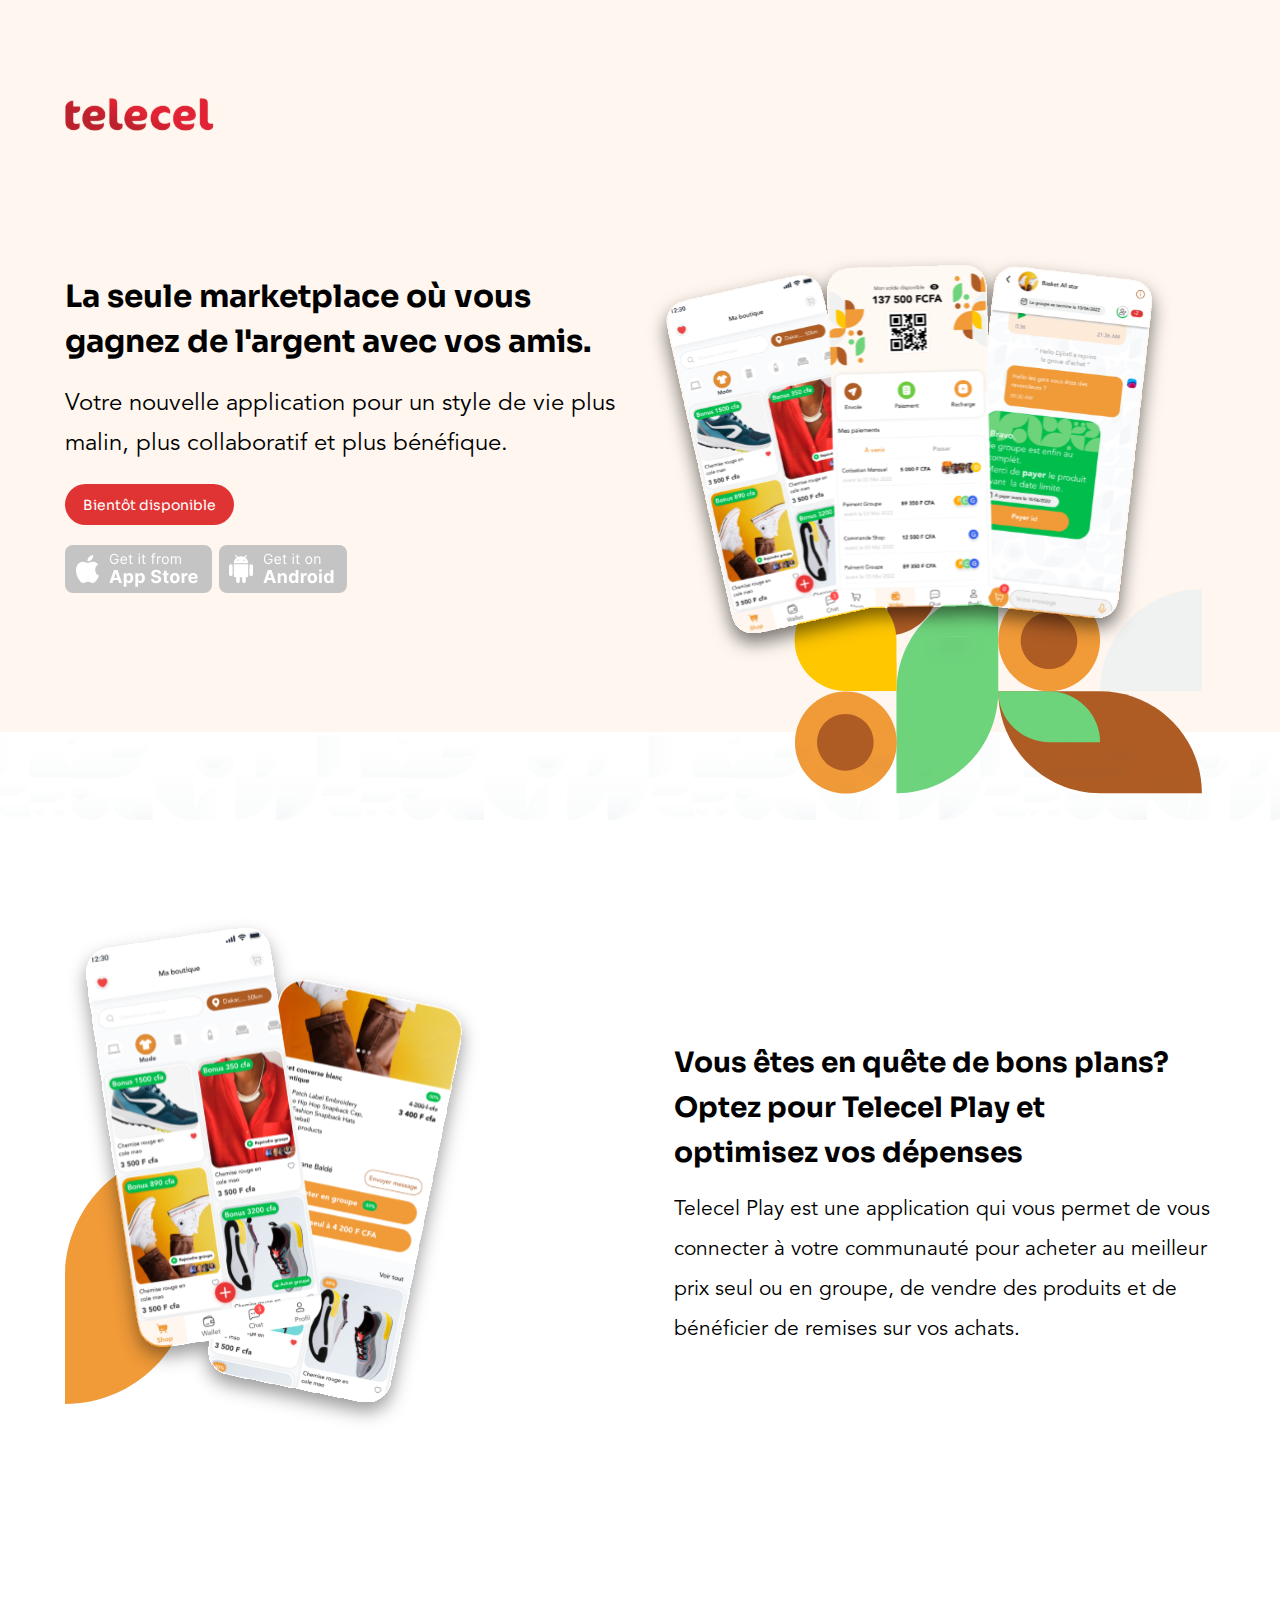
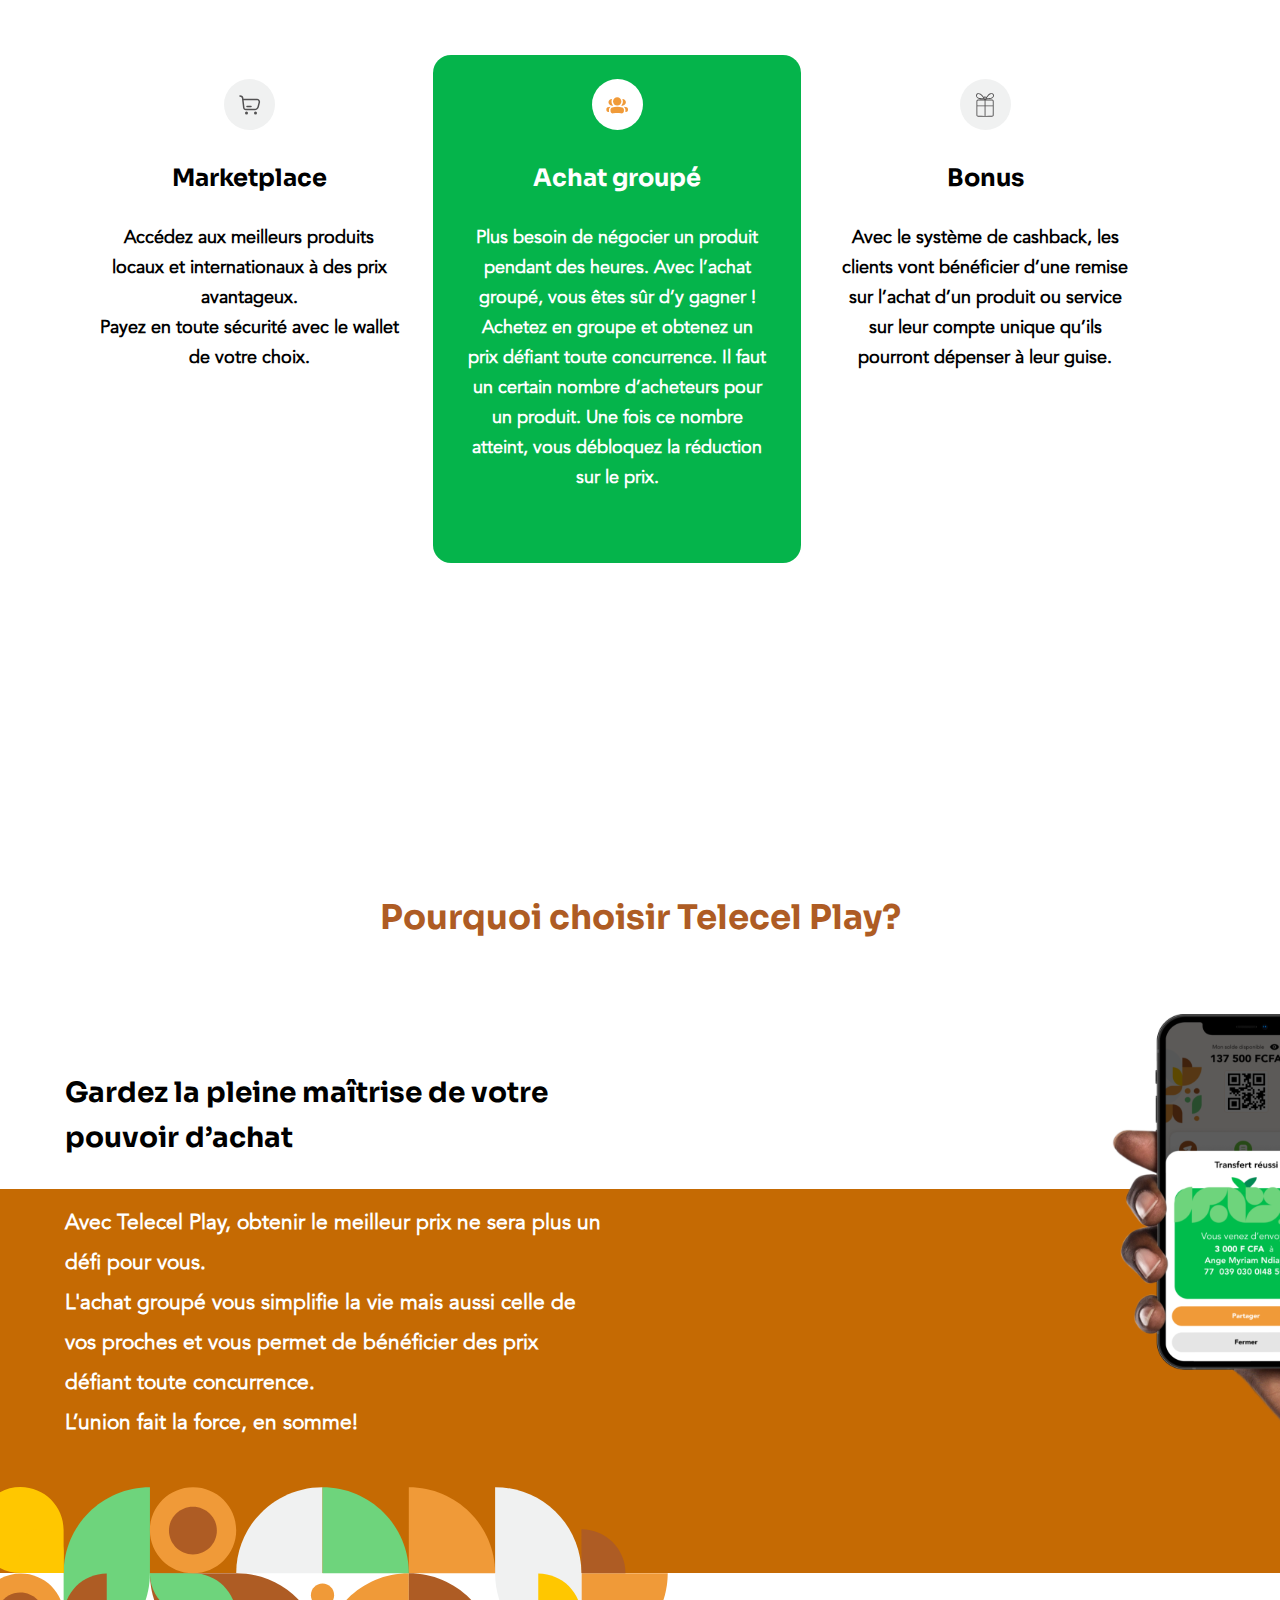
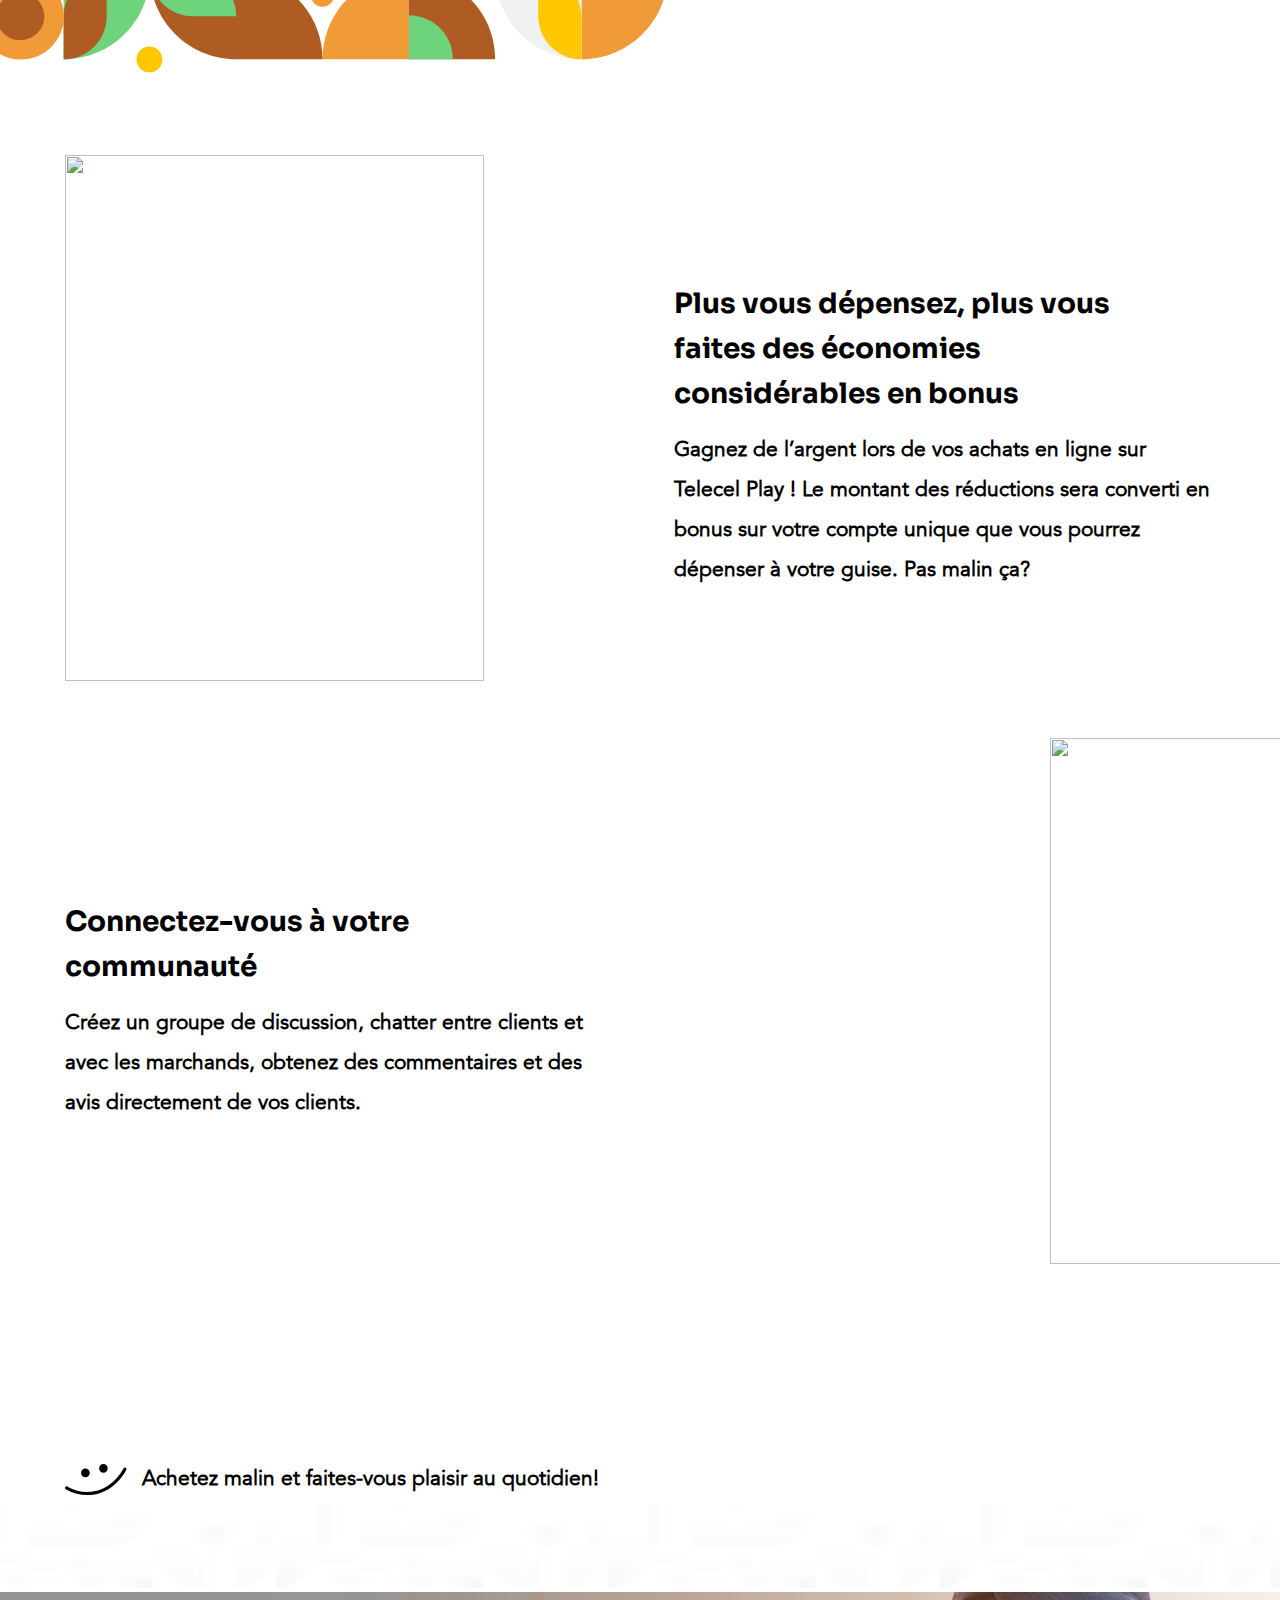
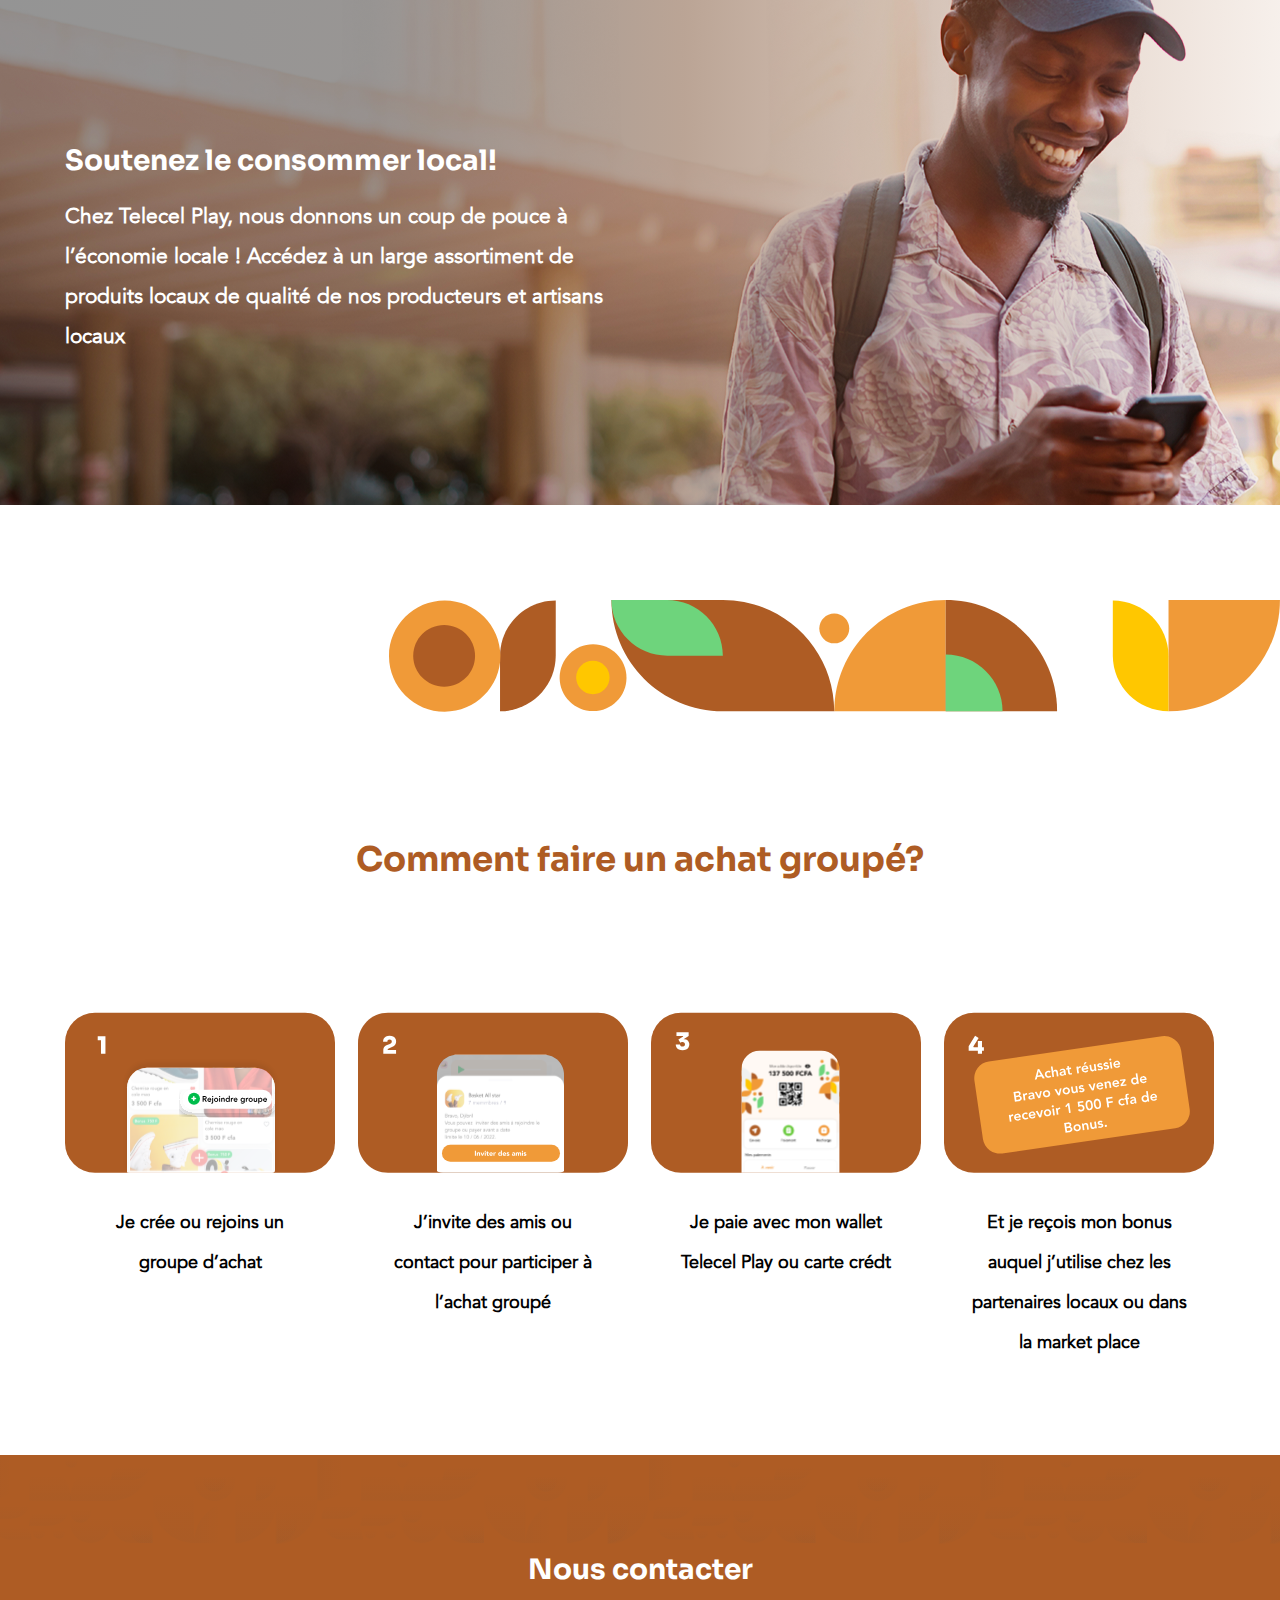
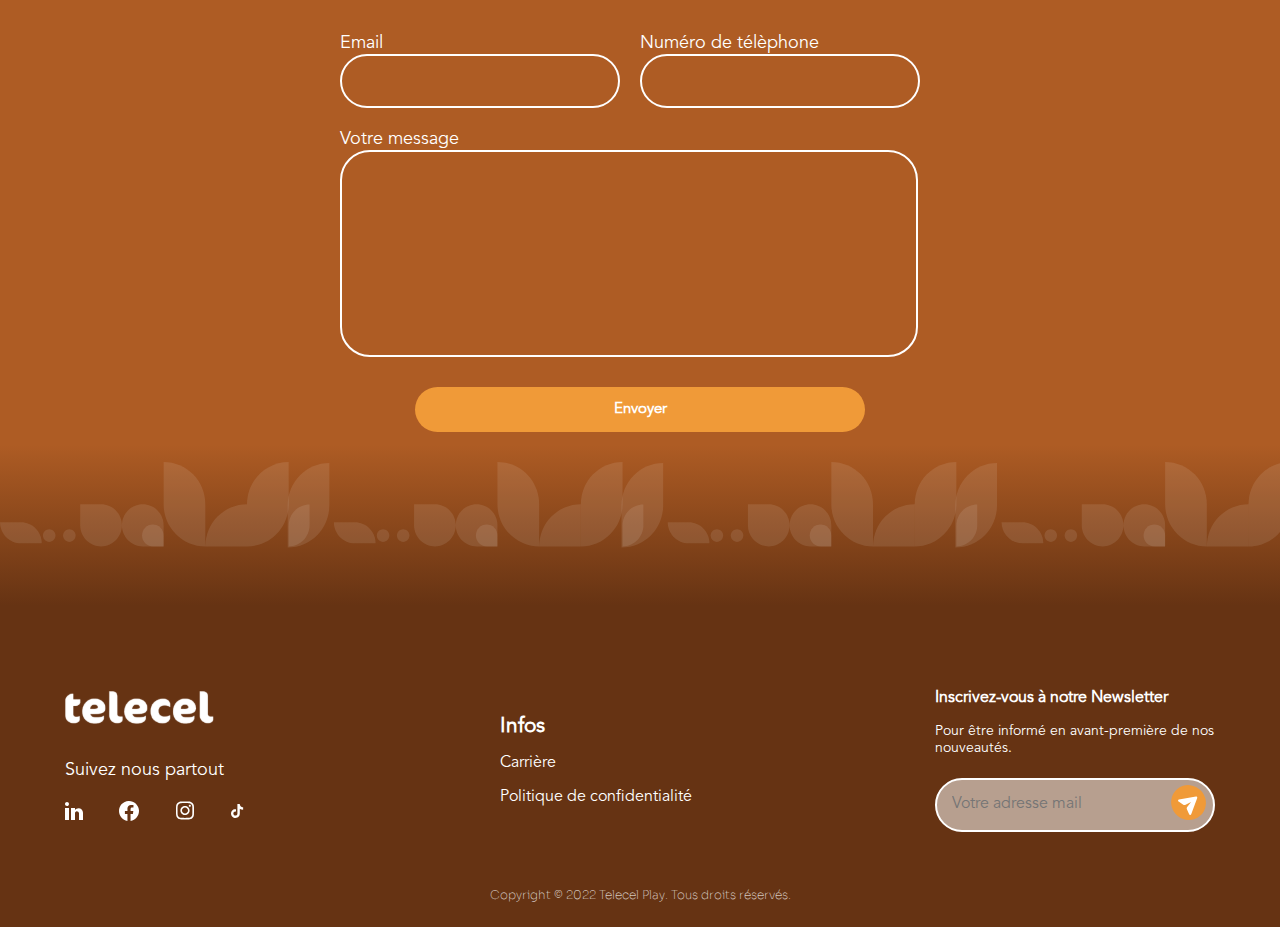
==== app/index.html @ 5069173c "#1 fine adjustments" ====
<!DOCTYPE html>
<html lang="en">
<head>
    <meta charset="UTF-8">
    <meta http-equiv="X-UA-Compatible" content="IE=edge">
    <meta name="viewport" content="width=device-width, initial-scale=1.0">
    <link rel="stylesheet" type="text/css" href="styles.css" media="screen" />
    <link rel="preconnect" href="https://fonts.googleapis.com">
    <link rel="preconnect" href="https://fonts.gstatic.com" crossorigin>
    <link href="https://fonts.googleapis.com/css2?family=Sora&display=swap" rel="stylesheet">
    <title>Telecel</title>
</head>
<body>
    <div class="main">
        <div class="container">
            <div class="content fix">
                <img src="assets/logo-telecel.svg" alt="" class="logo">
                <div class="rightSide">
                    <p class="mainTitle title">La seule marketplace où vous gagnez de l'argent avec vos amis.</p>
                    <p class="mainP paragraph">Votre nouvelle application pour un style de vie plus malin, plus collaboratif et plus bénéfique.</p>
                    <div class="soon">
                        <p class="soonText">Bientôt disponible</p>
                    </div>
                    <div class="rowB">
                        <img src="assets/appstore.svg" alt="" class="storeLogos">
                        <img src="assets/playstore.svg" alt="" class="storeLogos">
                    </div>
                </div>
                <div class="leftSide">
                    <img src="assets/main-accessories.svg" alt="" class="mainAccessories">
                    <img src="assets/main-cell.svg" alt="" class="mainMobile">
                </div>
            </div>
        </div>
    </div>
    <img src="assets/leaves.svg" alt="" class="leaves">
    <div class="sector">
        <div class="container">
            <div class="content">
                <div class="leftSide">
                    <img src="assets/vector.svg" alt="" class="vector">
                    <img src="assets/cell-2.svg" alt="" class="cell2">
                </div>
                <div class="rightSide right">
                    <p class="title spaced primary">Vous êtes en quête de bons plans? Optez pour Telecel Play et optimisez vos dépenses</p>
                    <p class="paragraph">Telecel Play est une application qui vous permet de vous connecter à votre  communauté pour acheter au meilleur prix seul ou en groupe, de vendre des produits et de bénéficier de remises sur vos achats.</p>
                </div>
                <div class="clear"></div>
            </div>
        </div>
    </div>
    <div class="sector">
        <div class="container">
            <div class="content">
                <div class="cards">
                    <div class="card">
                        <img src="assets/market-icon.svg" alt="" class="icon">
                        <p class="cardTitle">Marketplace</p>
                        <p class="cardP">Accédez aux meilleurs produits locaux et internationaux à des prix avantageux.</p>
                        <p class="cardP noMargin">Payez en toute sécurité avec le wallet de votre choix.</p>
                    </div>
                    <div class="card prime">
                        <img src="assets/group-icon.svg" alt="" class="icon">
                        <p class="cardTitle">Achat groupé</p>
                        <p class="cardP">Plus besoin de négocier un produit pendant des heures. Avec l’achat groupé, vous êtes sûr d’y gagner ! Achetez en groupe et obtenez un prix défiant toute concurrence. Il faut un certain nombre d’acheteurs pour un produit. Une fois ce nombre atteint, vous débloquez la réduction sur le prix.</p>
                    </div>
                    <div class="card">
                        <img src="assets/gift-icon.svg" alt="" class="icon">
                        <p class="cardTitle">Bonus</p>
                        <p class="cardP">Avec le système de cashback, les clients vont bénéficier d’une remise sur l’achat d’un produit ou service sur leur compte unique qu’ils pourront dépenser à leur guise.</p>
                    </div>
                </div>
            </div>
        </div>
    </div>
    <div class="sector">
        <div class="container">
            <div class="content">
                <p class="sectorTitle">Pourquoi choisir Telecel Play?</p>
                <p class="title">Gardez la pleine maîtrise de votre pouvoir d’achat</p>
            </div>
        </div>
    </div>
    <div class="sector secondary">
        <div class="container noMargin">
            <div class="content">
                <p class="paragraph whiteP bold">Avec Telecel Play, obtenir le meilleur prix ne sera plus un défi pour vous.</p>
                <p class="paragraph whiteP bold noMargin">L'achat groupé vous simplifie la vie mais aussi celle de vos proches et vous permet de bénéficier des prix défiant toute concurrence.</p>
                <p class="paragraph whiteP bold noMargin">L’union fait la force, en somme!</p>
                <img src="assets/hand.svg" alt="" class="hand">
            </div>
        </div>
    </div>
    <img src="assets/pattern.svg" alt="" class="pattern">
    <div class="sector">
        <div class="container">
            <div class="content">
                <div class="leftSide">
                    <img src="assets/group.svg" alt="" class="group">
                </div>
                <div class="rightSide right">
                    <p class="title spaced primary">Plus vous dépensez, plus vous faites des économies considérables en bonus</p>
                    <p class="paragraph bold">Gagnez de l’argent lors de vos achats en ligne sur Telecel Play ! Le montant des réductions sera converti en bonus sur votre compte unique que vous pourrez dépenser à votre guise. Pas malin ça?</p>
                </div>
                <div class="clear"></div>
            </div>
        </div>
    </div>
    <div class="sector">
        <div class="container">
            <div class="content">
                <div class="leftSide">
                    <p class="title spaced primary fix2">Connectez-vous à votre communauté</p>
                    <p class="paragraph bold">Créez un groupe de discussion, chatter entre clients et avec les marchands, obtenez des commentaires et des avis directement de vos clients.</p>
                </div>
                <div class="rightSide">
                    <img src="assets/conversation.svg" alt="" class="convo">
                </div>
                <div class="clear"></div>
            </div>
        </div>
    </div>
    <div class="sector">
        <div class="container">
            <div class="content">
                <div class="rowB centralize space fix3">
                    <img src="assets/smile.svg" alt="" class="smile">
                    <p class="paragraph bold noMargin">Achetez malin et faites-vous plaisir au quotidien!</p>
                </div>
            </div>
        </div>
    </div>
    <img src="assets/leaves.svg" alt="" class="leaves">
    <div class="sector colored">
        <div class="container bkgImg noMargin">
            <div class="content">
                <p class="title whiteP spaced2">Soutenez le consommer local!</p>
                <p class="paragraph whiteP bold">Chez Telecel Play, nous donnons un coup de pouce à l’économie locale ! Accédez à un large assortiment de produits locaux de qualité de nos producteurs et artisans locaux</p>
            </div>
        </div>
    </div>
    <img src="assets/pattern2.svg" alt="" class="pattern2 right">
    <div class="clear"></div>
    <div class="sector">
        <div class="container">
            <div class="content">
                <p class="sectorTitle">Comment faire un achat groupé?</p>
                <div class="row">
                    <div class="cardImgContainer">
                        <img src="assets/card1.svg" alt="" class="cardImg">
                        <p class="paragraph bold cardImgP noMargin">Je crée ou rejoins un groupe d’achat</p>
                    </div>
                    <div class="cardImgContainer">
                        <img src="assets/card2.svg" alt="" class="cardImg">
                        <p class="paragraph bold cardImgP noMargin">J’invite des amis ou contact pour participer à l’achat groupé</p>
                    </div>
                    <div class="cardImgContainer">
                        <img src="assets/card3.svg" alt="" class="cardImg">
                        <p class="paragraph bold cardImgP noMargin">Je paie avec mon wallet Telecel Play ou carte crédt</p>
                    </div>
                    <div class="cardImgContainer">
                        <img src="assets/card4.svg" alt="" class="cardImg">
                        <p class="paragraph bold cardImgP noMargin">Et je reçois mon bonus auquel j’utilise chez les partenaires locaux ou dans la market place</p>
                    </div>
                </div>
            </div>
        </div>
    </div>
    <img src="assets/leaves.svg" alt="" class="leaves">
    <div class="bottomContainer">
        <div class="sector">
            <div class="container">
                <div class="content textCentralize justifyCenter">
                    <p class="title whiteP fix4">Nous contacter</p>
                    <div class="formContainer">
                        <div class="row">
                            <div class="column flex alignTop">
                                <p class="contactP whiteP">Email</p>
                                <input type="email" class="contactInput">
                            </div>
                            <div class="column flex alignTop">
                                <p class="contactP whiteP">Numéro de télèphone</p>
                                <input type="number" class="contactInput">
                            </div>
                        </div>
                        <div class="column flex alignTop">
                            <p class="contactP whiteP">Votre message</p>
                            <textarea class="contactText"></textarea>
                        </div>
                        <button class="sendBtn">Envoyer</button>
                    </div>
                </div>
            </div>
        </div>
        <img src="assets/footer-leaves.svg" alt="" class="leaves">
        <div class="sector footer">
            <div class="container">
                <div class="content fix5">
                    <div class="row centralize">
                        <div class="column">
                            <img src="assets/logo-telecel.svg" alt="" class="logo logoFooter">
                            <p class="paragraph whiteP footerP footerP1">Suivez nous partout</p>
                            <div class="row socialsRow">
                                <img src="assets/linkedin.svg" alt="" class="socials">
                                <img src="assets/facebook.svg" alt="" class="socials">
                                <img src="assets/instagram.svg" alt="" class="socials">
                                <img src="assets/tiktok.svg" alt="" class="socials">
                            </div>
                        </div>
                        <div class="column">
                            <p class="paragraph whiteP footerP bold">Infos</p>
                            <p class="paragraph whiteP footerP footerP2">Carrière</p>
                            <p class="paragraph whiteP footerP footerP2">Politique de confidentialité</p>
                        </div>
                        <div class="column">
                            <p class="paragraph whiteP footerP footerP2 bold">Inscrivez-vous à notre Newsletter </p>
                            <p class="paragraph whiteP footerP footerP3">Pour être informé en avant-première de nos nouveautés.</p>
                            <input type="email" placeholder="Votre adresse mail" class="contactInput input">
                            <img src="assets/arrow-icon.svg" alt="" class="sendArrow">
                            <div class="clear"></div>
                        </div>
                    </div>
                </div>
            </div>
        </div>
        <p class="copyright">Copyright © 2022 Telecel Play. Tous droits réservés.</p>
    </div>
</body>
</html>
---- app/styles.css ----
body {
    margin: 0;
}

p {
    font-family: 'Sora';
    margin: 0;
}

@font-face {
    font-family: 'Avenir';
    src: url('assets/fonts/Avenir.otf') format('opentype');
}

.container {
    width: 1440px;
    display: flex;
    justify-content: center;
    margin-top: 92px;
}

.content {
    width: 1150px;
}

.main {
    display: flex;
    background-color: #FEF6EF;
    height: 732px;
    width: 100%;
    justify-content: center;
}

.sector {
    display: flex;
    justify-content: center;
    width: 100%;
}

.mainMobile {
    position: absolute;
    width: 537px;
    height: 408px;
    left: 50%;
    top: 256px;
}

.mainAccessories {
    position: absolute;
    width: 408.5px;
    height: 259.56px;
    left: 62%;
    top: 534px;
}

.soon {
    margin-top: 20px;
    width: 169px;
    height: 41px;
    background: #E03434;
    border-radius: 20.5px;
    display: flex;
    justify-content: center;
    align-items: center;
}

.soonText {
    font-size: 14px;
    color: #fff;
}

.row {
    margin-top: 20px;
    display: flex;
    flex-direction: row;
}

.rowB {
    margin-top: 20px;
    display: flex;
    flex-direction: row;
}

.column {
    margin-top: 20px;
    flex-direction: column;
}

.flex {
    display: flex;
}

.space {
    margin-top: 244px;
}

.centralize {
    align-items: center;
}

.justifyCenter {
    justify-content: center;
    display: flex;
    flex-direction: column;
    align-items: center;
}

.storeLogos {
    margin-right: 7px;
}

.title {
    width: 568px;
    font-size: 28px;
    font-weight: 700;
    line-height: 45px;
}

.primary {
    width: 511px;
}

.paragraph {
    margin-top: 15px;
    width: 541px;
    font-size: 21px;
    line-height: 40px;
    font-family: 'Avenir';
}

.spaced {
    margin-top: 216px;
}

.spaced2 {
    margin-top: 146px;
}

.mainTitle {
    width: 552px;
    margin-top: 139px;
    font-family: 'Sora';
    font-size: 31px;
    font-weight: 700;
}

.mainP {
    width: 552px;
    margin-top: 20px;
    font-size: 24px;
    font-family: 'Avenir';
    font-weight: 400;
}

.cell2 {
    position: absolute;
    width: 419px;
    height: 526px;
    top: 912px;
}

.vector {
    position: absolute;
    top: 1150px;   
}

.left {
    float: left;
}

.right {
    float: right;
}

.clear {
    clear: both;
}

.cardTitle {
    font-size: 24px;
    font-weight: 700;
}

.cardP {
    margin-top: 30px;
    text-align: center;
    line-height: 30px;
    font-size: 18px;
    font-family: 'Avenir';
    width: 300px;
    font-weight: 700;
}

.cards {
    display: flex;
    flex-direction: row;
    margin-top: 213px;
}

.card {
    display: flex;
    flex-direction: column;
    align-items: center;
    width: 368px;
    height: 508px;
}

.prime {
    background-color: #05B44B;
    border-radius: 18px;
    color: #fff;
}

.icon {
    margin-top: 24px;
    margin-bottom: 33px;
}

.sectorTitle {
    color: #AE5C24;
    font-weight: 700;
    font-size: 34px;
    margin-top: 241px;
    text-align: center;
    margin-bottom: 131px;
}

.textCentralize {
    text-align: -webkit-center;
}

.secondary {
    height: 384px;
    background-color: #C56A03;
    margin-top: 29px;
}

.whiteP {
    color: #fff;
}

.bold {
    font-weight: 700;
}

.hand {
    position: absolute;
    width: 439px;
    height: 559px;
    left: 1112px;
    top: 2614px;
}

.pattern {
    position: absolute;
    width: 692.86px;
    height: 186.31px;
    top: 3087px;
}

.pattern2 {
    position: absolute;
    top: 5400px;
    right: 0;
}

.noMargin {
    margin: 0
}

.group {
    position: absolute;
    width: 419px;
    height: 526px;
    top: 3355px;
}

.convo {
    position: absolute;
    width: 419px;
    height: 526px;
    top: 3938px;
    left: 1050px;
}

.smile {
    margin-right: 15px;
}

.bkgImg {
    background-image: url('assets/bkg.svg');
    height: 513px;
}

.colored {
    margin-top: 92px;
    background-color: #F09A38;
}

.cardImg {
    margin-bottom: 26px;
}

.alignTop {
    align-items: flex-start;
}

.cardImgP {
    width: 220px;
    font-size: 18px;
}

.cardImgContainer {
    margin-right: 23px;
    text-align: -webkit-center;
    margin-bottom: 92px;
}

.leaves {
    width: 100%;
    position: absolute;
}

.bottomContainer {
    background: rgb(174,92,36);
    background: linear-gradient(180deg, rgba(174,92,36,1) 55%, rgba(102,51,19,1) 70%);
    height: 1072px;
}

.contactP {
    font-family: 'Avenir';
    font-size: 18px;
}

.contactInput {
    font-family: 'Avenir';
    font-size: 16px;
    color: #fff;
    background: transparent;
    border: 2px solid #FFFFFF;
    border-radius: 30px;
    width: 259px;
    height: 48px;
    margin-right: 20px;
    padding-left: 15px;
}

.input {
    background: rgba(255, 255, 255, 0.53);
}

.contactText {
    font-family: 'Avenir';
    font-size: 16px;
    color: #fff;
    background: transparent;
    border: 2px solid #FFFFFF;
    border-radius: 30px;
    resize: none;
    width: 544px;
    height: 173px;
    padding: 15px;
    overflow-y: hidden;
}

.sendBtn {
    width: 450px;
    height: 45px;
    border: 0;
    border-radius: 30px;
    margin-top: 30px;
    margin-bottom: 30px;
    font-size: 15px;
    background-color: #F09A38;
    color: #fff;
    font-family: 'Avenir';
    font-weight: 700;
}

.logoFooter {
    filter: brightness(10);
    margin-bottom: 16px;
}

.footer {
    margin-top: 80px;
}

.socials {
    margin-right: 36px;
}

.footerP {
    width: 435px;
    line-height: normal;
}

.footerP1 {
    font-size: 18px;
}

.footerP2 {
    font-size: 16px;
}

.footerP3 {
    font-size: 14px;
    width: 284px;
}

.sendArrow {
    position: relative;
    top: 20px;
    left: -75px;
}

.copyright {
    font-size: 12px;
    position: relative;
    top: 55px;
    color: #fff;
    text-align: -webkit-center;
    font-weight: 100;
}

input[type=number]::-webkit-inner-spin-button, 
input[type=number]::-webkit-outer-spin-button { 
    -webkit-appearance: none;
    -moz-appearance: none;
    appearance: none;
    margin: 0; 
}

@media only screen and (max-width: 425px) {

    body {
        text-align: -webkit-center;
    }

    p {
        line-height: normal!important;
        max-width: 321px!important;
        text-align: left;
    }

    .container {
        width: 100%;
        margin-top: 57px;
    }

    .sector {
        width: 90%
    }

    .content {
        width: 80%;
        text-align: -webkit-center;
    }

    .fix {
        text-align: left;
    }

    .mainMobile {
        position: absolute;
        width: 275px;
        height: 209px;
        left: 15%;
        top: 522px;
    }

    .mainAccessories {
        position: absolute;
        width: 208px;
        height: 133px;
        left: 45%;
        top: 650px;
    }

    .mainTitle {
        margin-top: 73px;
        font-size: 18px;
        width: 317px;
    }

    .mainP {
        font-size: 16px;
        width: 323px;
    }

    .row {
        flex-direction: column;
    }

    .right {
        float: unset;
    }

    .left {
        float: unset;
    }

    .title {
        margin-top: 52px;
        font-size: 18px;
    }

    .paragraph {
        font-size: 16px;
    }

    .vector {
        left: 30%;
        top: 1163px;
        width: 56px;
        height: 112px;
    }

    .cell2 {
        left: 30%;
        top: 1053px;
        width: 185px;
        height: 233px;
    }

    .cards {
        flex-direction: column;
        display: flex;
        align-items: center;
    }

    .card {
        margin-top: 50px;
        height: 271px;
    }

    .cardP {
        font-size: 14px;
        margin-top: 10px;
    }

    .cardTitle {
        font-size: 16px;
    }

    .icon {
        margin-bottom: 10px;
    }

    .sectorTitle {
        font-size: 18px;
        margin-top: 120px;
        margin-bottom: 70px;
    }

    .hand {
        width: 133px;
        height: 169px;
        left: 280px;
        top: 2841px;
    }

    .pattern {
        width: 248px;
        height: 75.31px;
        top: 2976px;
        left: 0;
    }

    .fix2 {
        margin-top: 400px;
    }

    .group {
        width: 293.08px;
        height: 335px;
        left: 20%;
        top: 3310px
    }

    .fix3 {
        margin-top: 350px;
    }

    .convo {
        width: 297px;
        height: 295px;
        left: 20%;
        top: 3905px;
    }

    .colored {
        margin-top: 0px;
        width: 100%;
        background-color: #fff;
    }

    .bkgImg {
        height: 202px;
    }
    
    .cardImgContainer {
        margin-right: 0;
        margin-bottom: 40px;
    }

    .pattern2 {
        width: 300px;
        top: 4685px;
    }

    .cardImgP {
        text-align: -webkit-center;
        font-size: 14px;
    }

    .fix4 {
        text-align: center;
    }

    .formContainer {
        display: contents;
    }

    .contactInput {
        margin-right: 0;
        font-size: 14px;
    }

    .contactText {
        width: 259px;
        height: 110px;
        font-size: 14px;
    }

    .sendBtn {
        width: 259px;
    }

    .fix5 {
        align-items: baseline;
        text-align-last: left;    
        justify-content: flex-start;
    }

    .socialsRow {
        flex-direction: row;
    }

    .footer {
        margin-top: 0;
    }

    .footer .column {
        margin-bottom: 30px;
    }

    .bottomContainer {
        background: linear-gradient(180deg, rgba(174,92,36,1) 45%, rgba(102,51,19,1) 55%);
        height: 1326px;
    }

    .footerP3 {
        width: unset;
    }

    .sendArrow {
        left: 230px;
        top: -52px;
    }

    .copyright {
        top: -20px;
    }

    .contactP {
        font-size: 14px;
    }

    .secondary {
        width: 100%;
    }

    .leaves {
        position: unset;
    }

    .input {
        margin-top: 10px;
        float: left;
    }
}
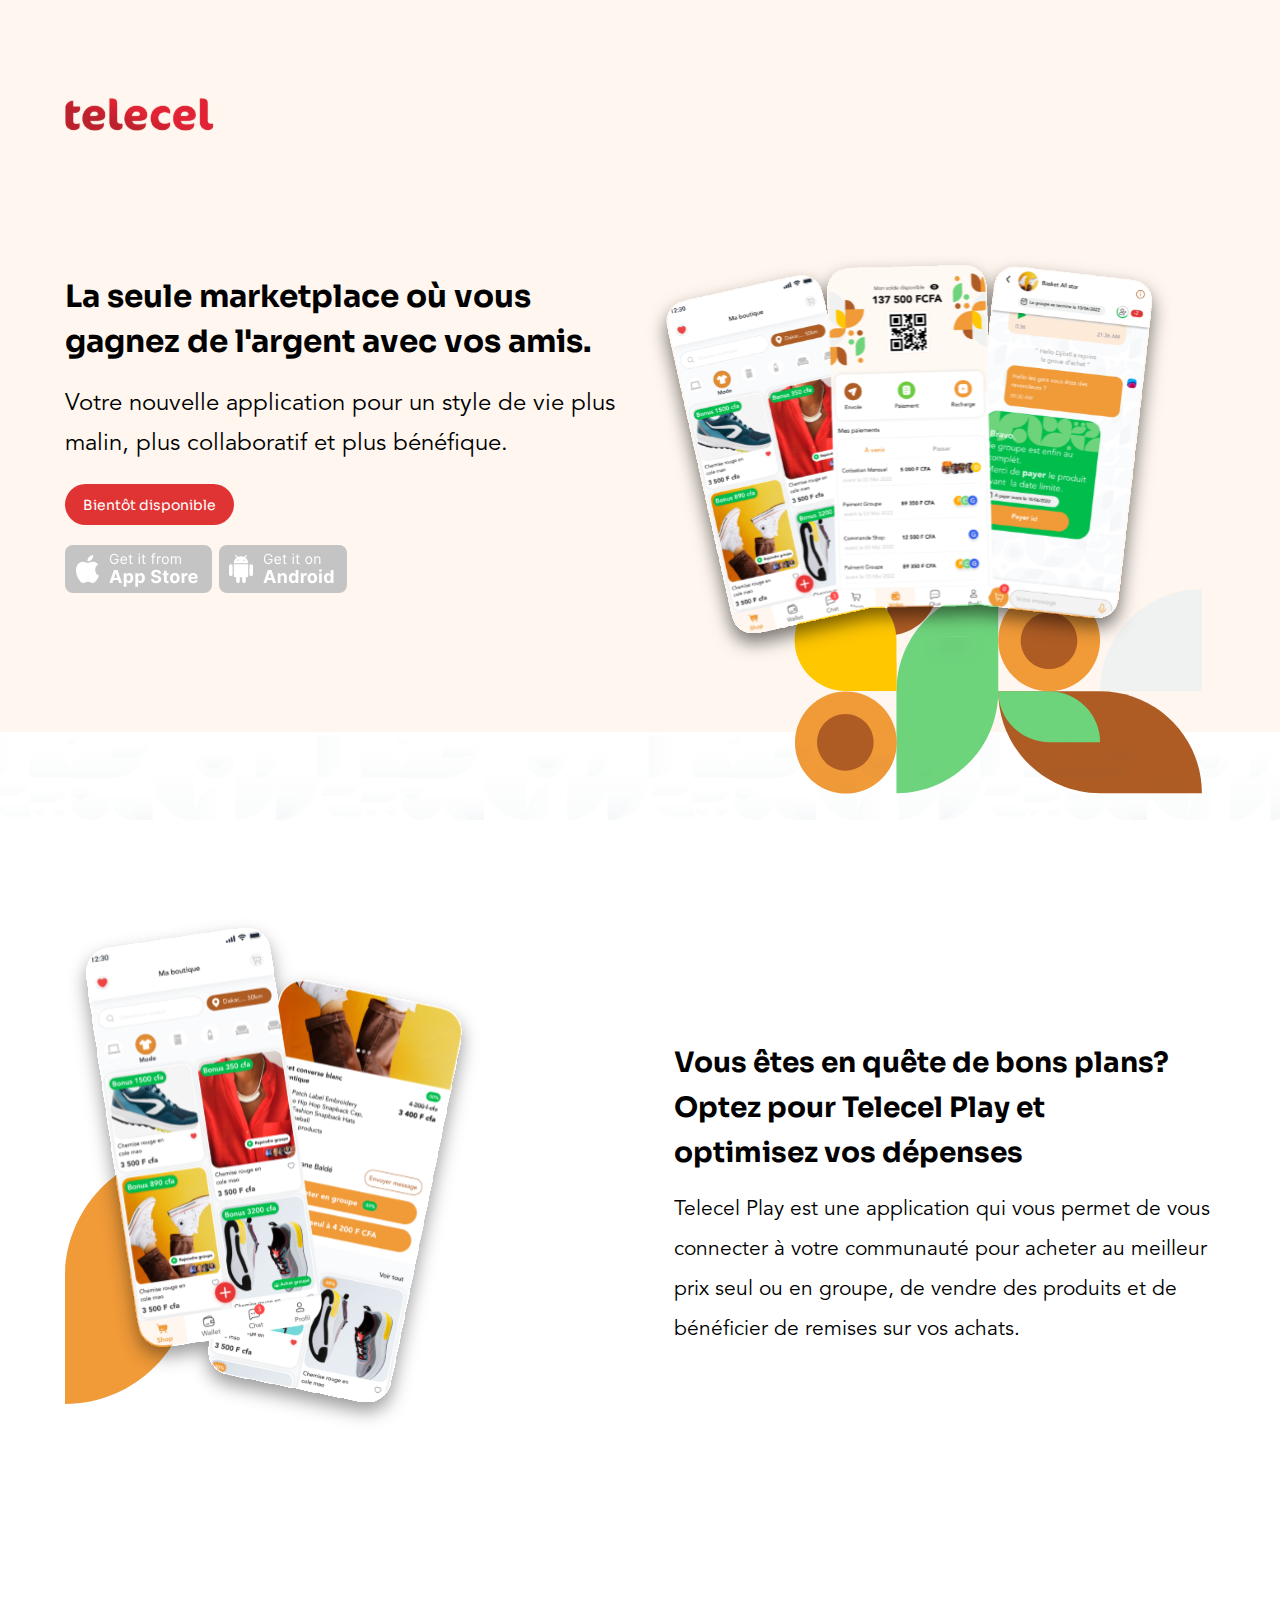
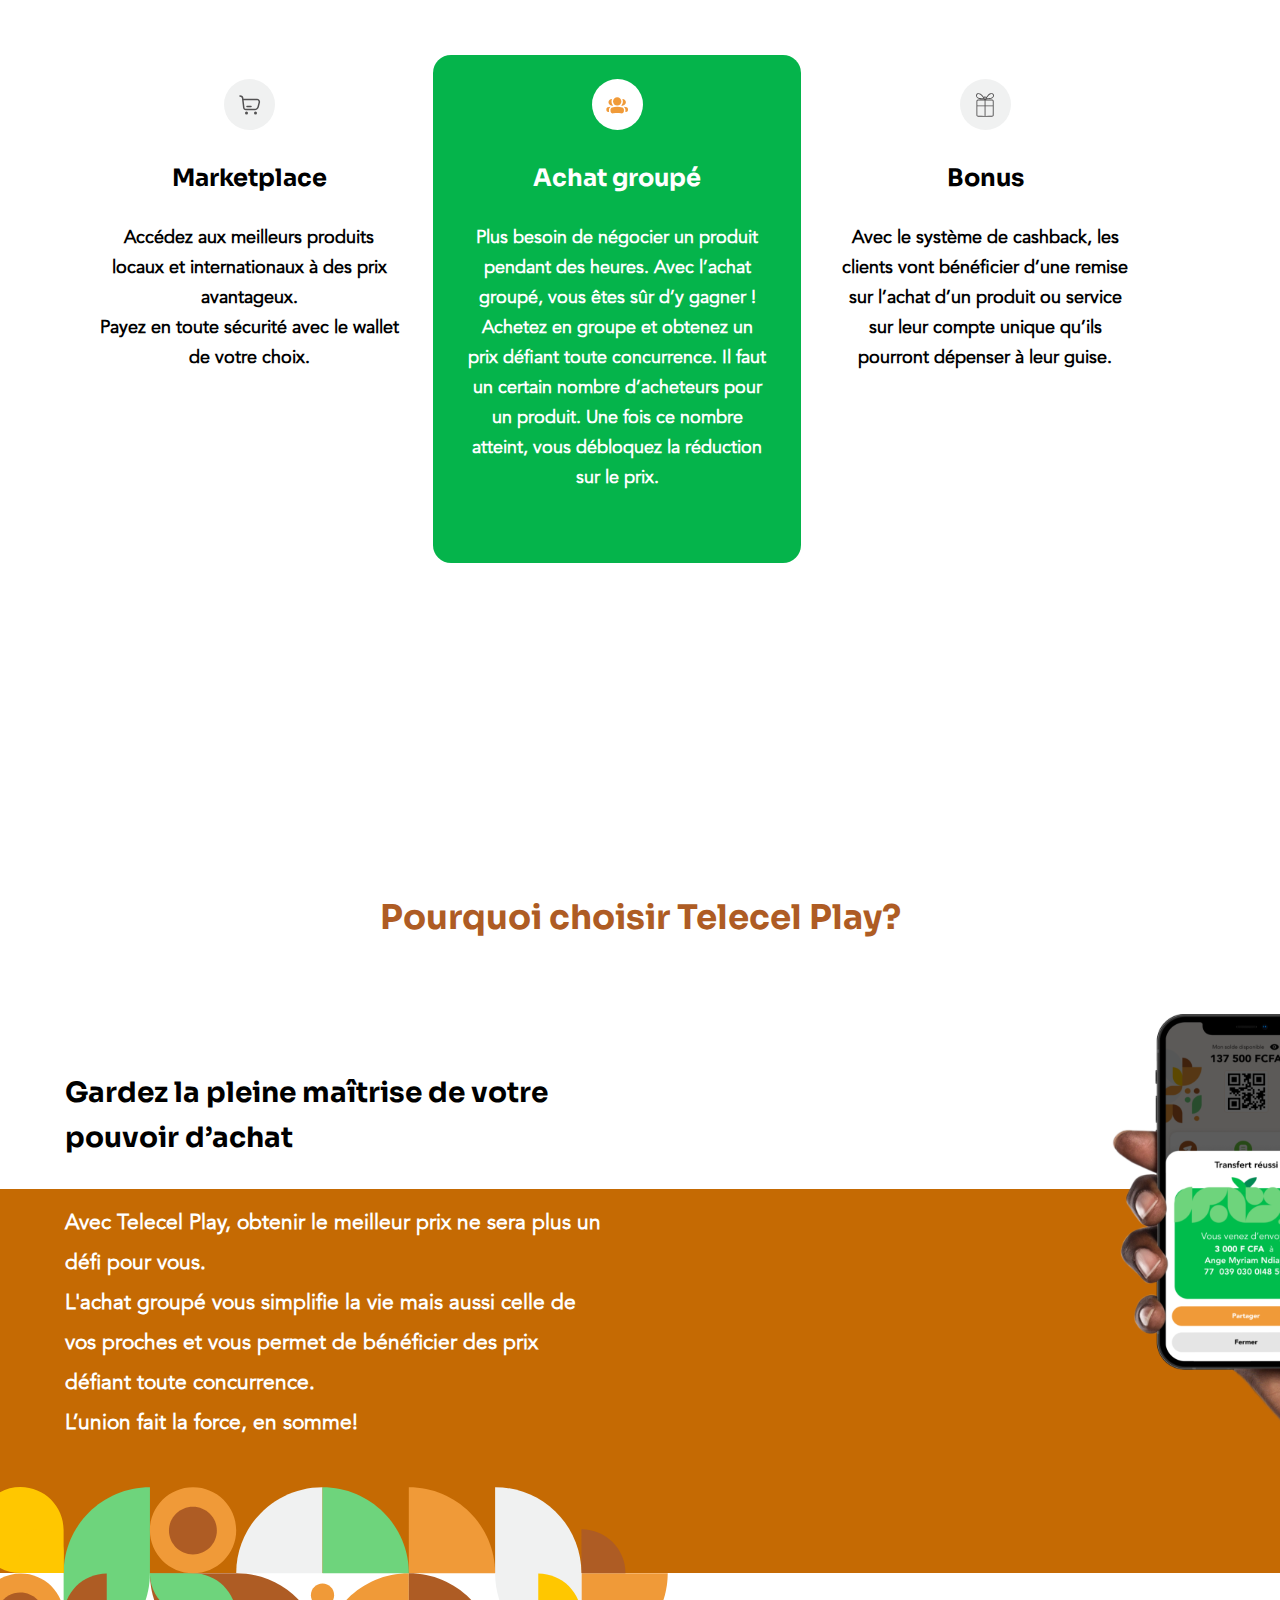
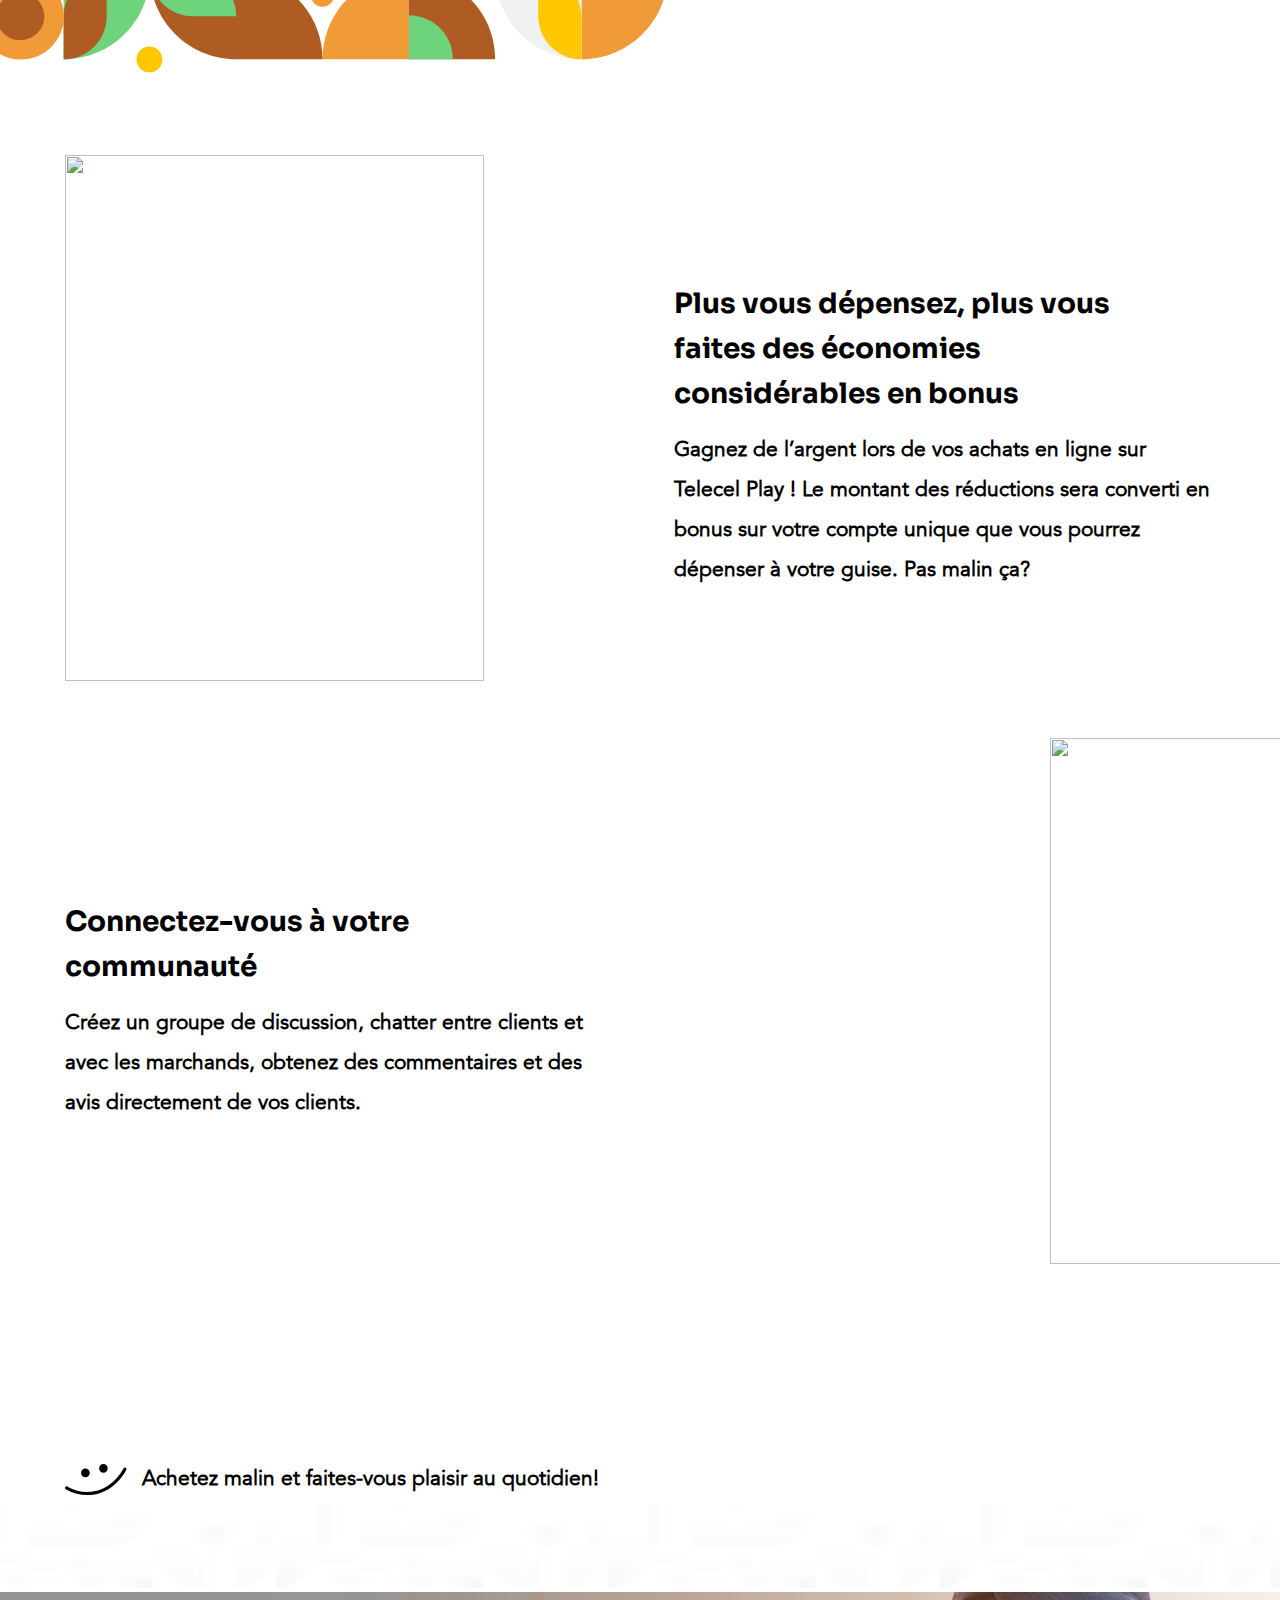
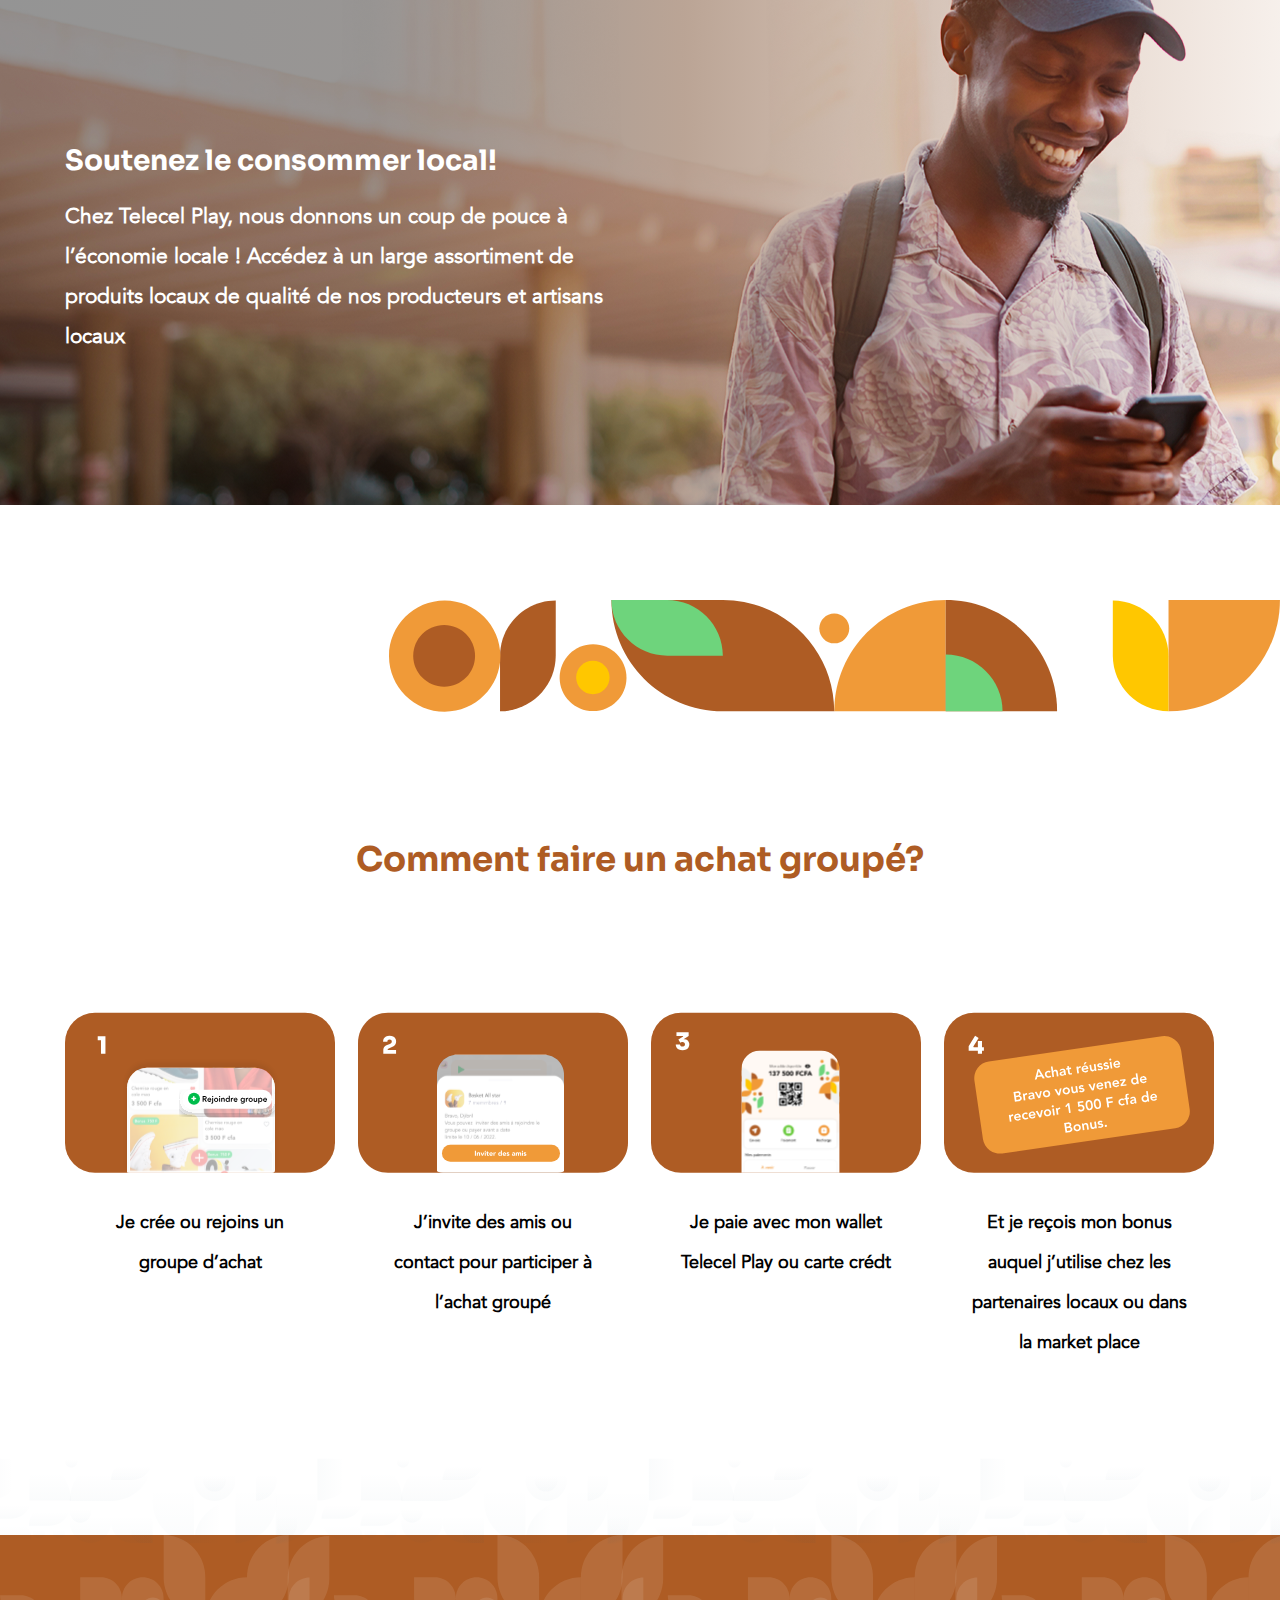
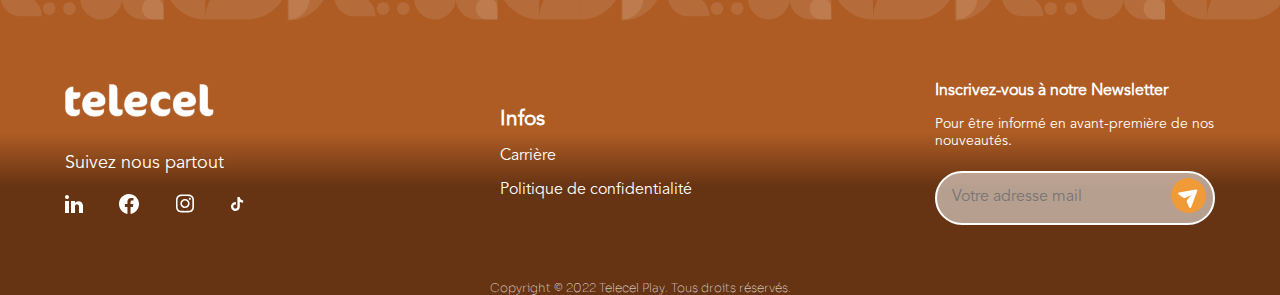
==== commit a7d4e448: "#1 hide contact sector" ====
--- a/app/index.html
+++ b/app/index.html
@@ -8,7 +8,16 @@
     <link rel="preconnect" href="https://fonts.googleapis.com">
     <link rel="preconnect" href="https://fonts.gstatic.com" crossorigin>
     <link href="https://fonts.googleapis.com/css2?family=Sora&display=swap" rel="stylesheet">
-    <title>Telecel</title>
+    <link rel="icon" type="image/x-icon" href="assets/favicon.ico">
+    <title>Telecel Play</title>
+        <script>
+    function submitContact(){
+          let xhr = new XMLHttpRequest();
+          xhr.open("POST", "https://us14.list-manage.com/contact-form/post?u=3e1f10949c60371f9a38d0f8f&form_id=d1d79716e020ffd75ad1f7b894b4bc7e");
+          let data = '{"fields":{"1742":"'+document.getElementById("fields.1742").value+'","1746":"'+document.getElementById("fields.1746").value +'","1750":"'+document.getElementById("fields.1750").value +'"},"subscribe":false}';
+          xhr.send(data);
+      }
+    </script>
 </head>
 <body>
     <div class="main">
@@ -34,7 +43,7 @@
         </div>
     </div>
     <img src="assets/leaves.svg" alt="" class="leaves">
-    <div class="sector">
+    <div class="sector fix6">
         <div class="container">
             <div class="content">
                 <div class="leftSide">
@@ -73,7 +82,7 @@
             </div>
         </div>
     </div>
-    <div class="sector">
+    <div class="sector fix6">
         <div class="container">
             <div class="content">
                 <p class="sectorTitle">Pourquoi choisir Telecel Play?</p>
@@ -92,7 +101,7 @@
         </div>
     </div>
     <img src="assets/pattern.svg" alt="" class="pattern">
-    <div class="sector">
+    <div class="sector fix6">
         <div class="container">
             <div class="content">
                 <div class="leftSide">
@@ -106,7 +115,7 @@
             </div>
         </div>
     </div>
-    <div class="sector">
+    <div class="sector fix6">
         <div class="container">
             <div class="content">
                 <div class="leftSide">
@@ -133,7 +142,7 @@
     <img src="assets/leaves.svg" alt="" class="leaves">
     <div class="sector colored">
         <div class="container bkgImg noMargin">
-            <div class="content">
+            <div class="content fix6">
                 <p class="title whiteP spaced2">Soutenez le consommer local!</p>
                 <p class="paragraph whiteP bold">Chez Telecel Play, nous donnons un coup de pouce à l’économie locale ! Accédez à un large assortiment de produits locaux de qualité de nos producteurs et artisans locaux</p>
             </div>
@@ -167,8 +176,8 @@
         </div>
     </div>
     <img src="assets/leaves.svg" alt="" class="leaves">
-    <div class="bottomContainer">
-        <div class="sector">
+    <div class="bottomContainer hideFix">
+        <div class="sector hide">
             <div class="container">
                 <div class="content textCentralize justifyCenter">
                     <p class="title whiteP fix4">Nous contacter</p>
@@ -176,18 +185,18 @@
                         <div class="row">
                             <div class="column flex alignTop">
                                 <p class="contactP whiteP">Email</p>
-                                <input type="email" class="contactInput">
+                               <input type="email" class="contactInput" id="fields.1742" name="fields.1742" value="" autocomplete="off">
                             </div>
                             <div class="column flex alignTop">
                                 <p class="contactP whiteP">Numéro de télèphone</p>
-                                <input type="number" class="contactInput">
+                                  <input type="tel" id="fields.1746" name="fields.1746" value="" autocomplete="off"  class="contactInput">
                             </div>
                         </div>
                         <div class="column flex alignTop">
                             <p class="contactP whiteP">Votre message</p>
-                            <textarea class="contactText"></textarea>
-                        </div>
-                        <button class="sendBtn">Envoyer</button>
+                              <textarea class="contactText" id="fields.1750" aria-describedby="mc:14" name="fields.1750" rows="8" style="resize: none;" autocomplete="off"></textarea>
+                        </div>
+                          <button class="sendBtn" onclick="submitContact()">Envoyer</button>
                     </div>
                 </div>
             </div>
@@ -213,11 +222,13 @@
                             <p class="paragraph whiteP footerP footerP2">Politique de confidentialité</p>
                         </div>
                         <div class="column">
-                            <p class="paragraph whiteP footerP footerP2 bold">Inscrivez-vous à notre Newsletter </p>
-                            <p class="paragraph whiteP footerP footerP3">Pour être informé en avant-première de nos nouveautés.</p>
-                            <input type="email" placeholder="Votre adresse mail" class="contactInput input">
-                            <img src="assets/arrow-icon.svg" alt="" class="sendArrow">
-                            <div class="clear"></div>
+                            <form action="https://telecelplay.us14.list-manage.com/subscribe/post?u=3e1f10949c60371f9a38d0f8f&amp;id=c9e137faa5" method="post" id="mc-embedded-subscribe-form" name="mc-embedded-subscribe-form" class="validate"  novalidate>
+                                <p class="paragraph whiteP footerP footerP2 bold">Inscrivez-vous à notre Newsletter </p>
+                                <p class="paragraph whiteP footerP footerP3">Pour être informé en avant-première de nos nouveautés.</p>
+                                <input type="email" value="" name="EMAIL" placeholder="Votre adresse mail" class="contactInput input" id="mce-EMAIL">
+                                <img src="assets/arrow-icon.svg" alt="" class="sendArrow" onClick="document.forms['mc-embedded-subscribe-form'].submit()">
+                                <div class="clear"></div>
+                            </form>
                         </div>
                     </div>
                 </div>
@@ -226,4 +237,4 @@
         <p class="copyright">Copyright © 2022 Telecel Play. Tous droits réservés.</p>
     </div>
 </body>
-</html>+</html>
--- a/app/styles.css
+++ b/app/styles.css
@@ -423,6 +423,14 @@
     font-weight: 100;
 }
 
+.hide {
+    display: none;
+}
+
+.hideFix {
+    height: 360px;
+}
+
 input[type=number]::-webkit-inner-spin-button, 
 input[type=number]::-webkit-outer-spin-button { 
     -webkit-appearance: none;
@@ -431,7 +439,7 @@
     margin: 0; 
 }
 
-@media only screen and (max-width: 425px) {
+@media only screen and (max-width: 425px) and (min-width: 376px) {
 
     body {
         text-align: -webkit-center;
@@ -556,7 +564,7 @@
     .hand {
         width: 133px;
         height: 169px;
-        left: 280px;
+        left: 240px;
         top: 2841px;
     }
 
@@ -689,4 +697,12 @@
         margin-top: 10px;
         float: left;
     }
+
+    .fix6 {
+        width: 100%
+    }
+
+    .hideFix {
+        height: 710px;
+    }
 }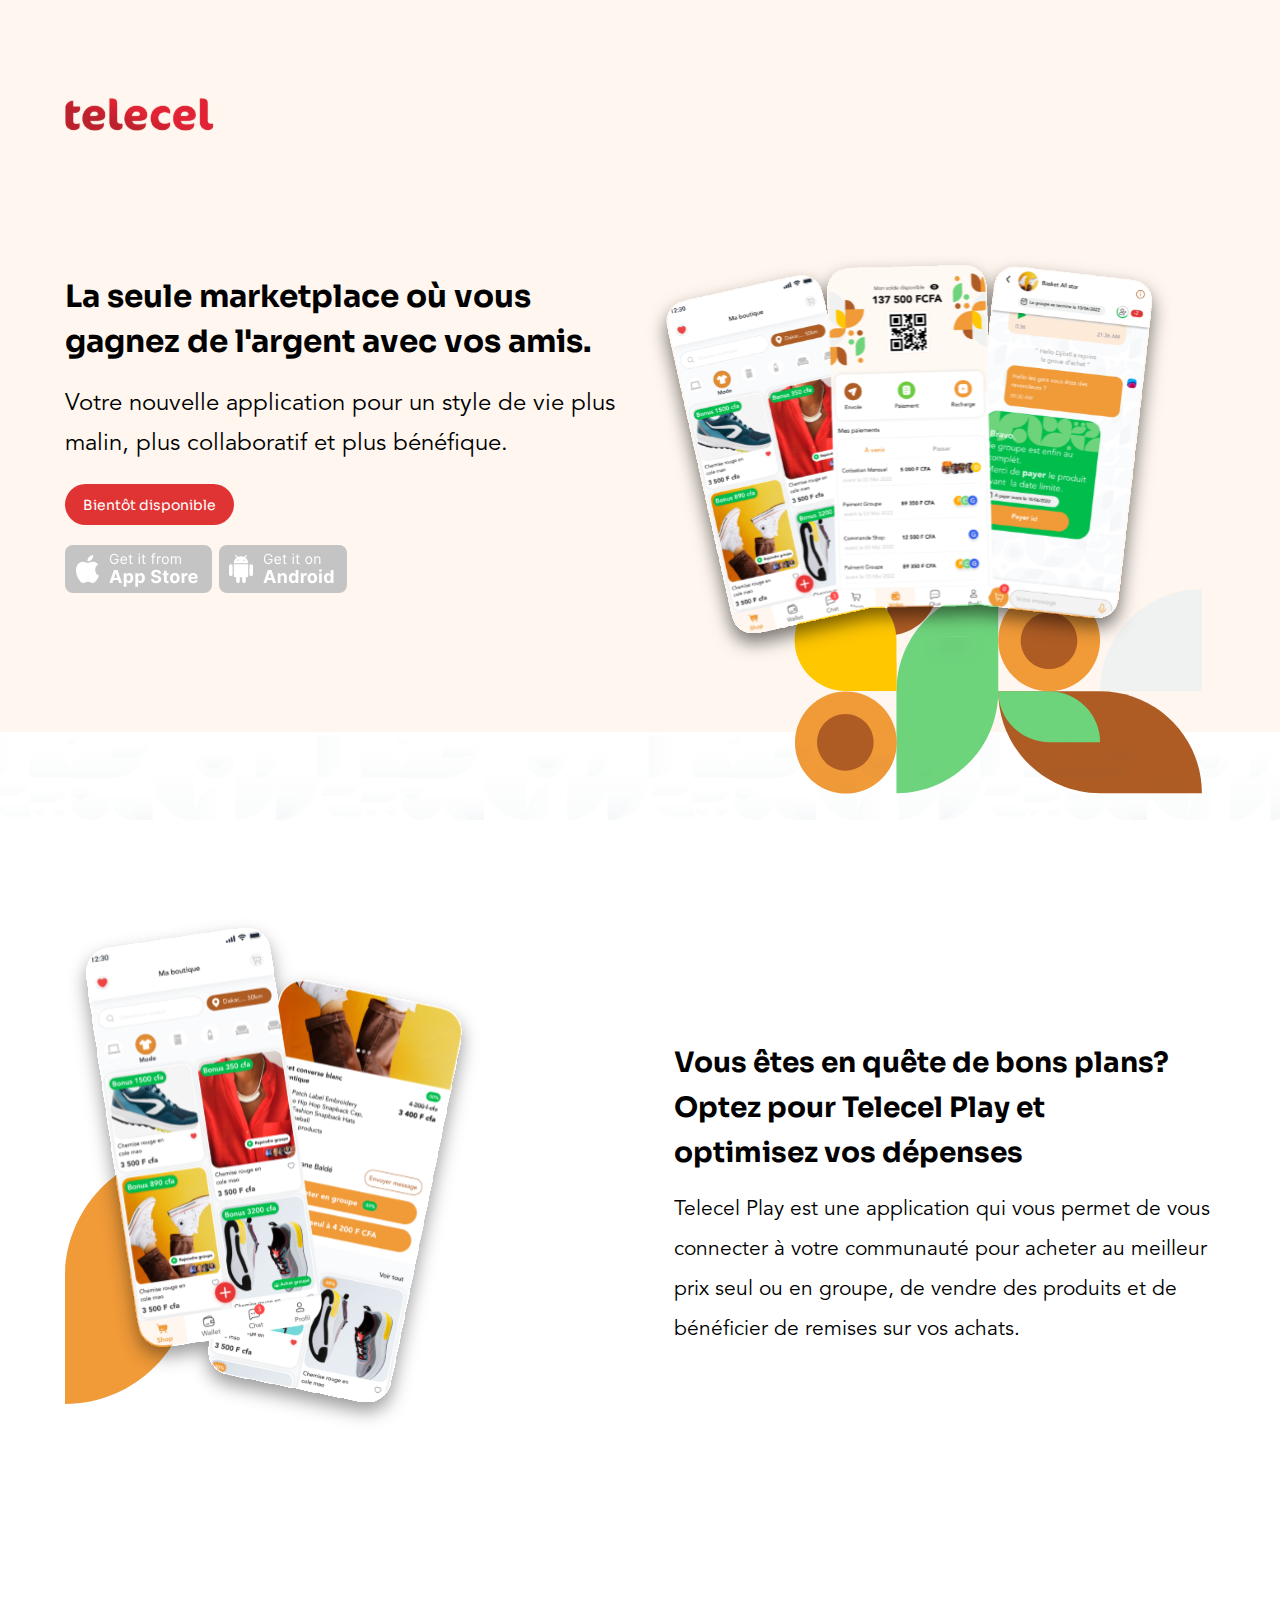
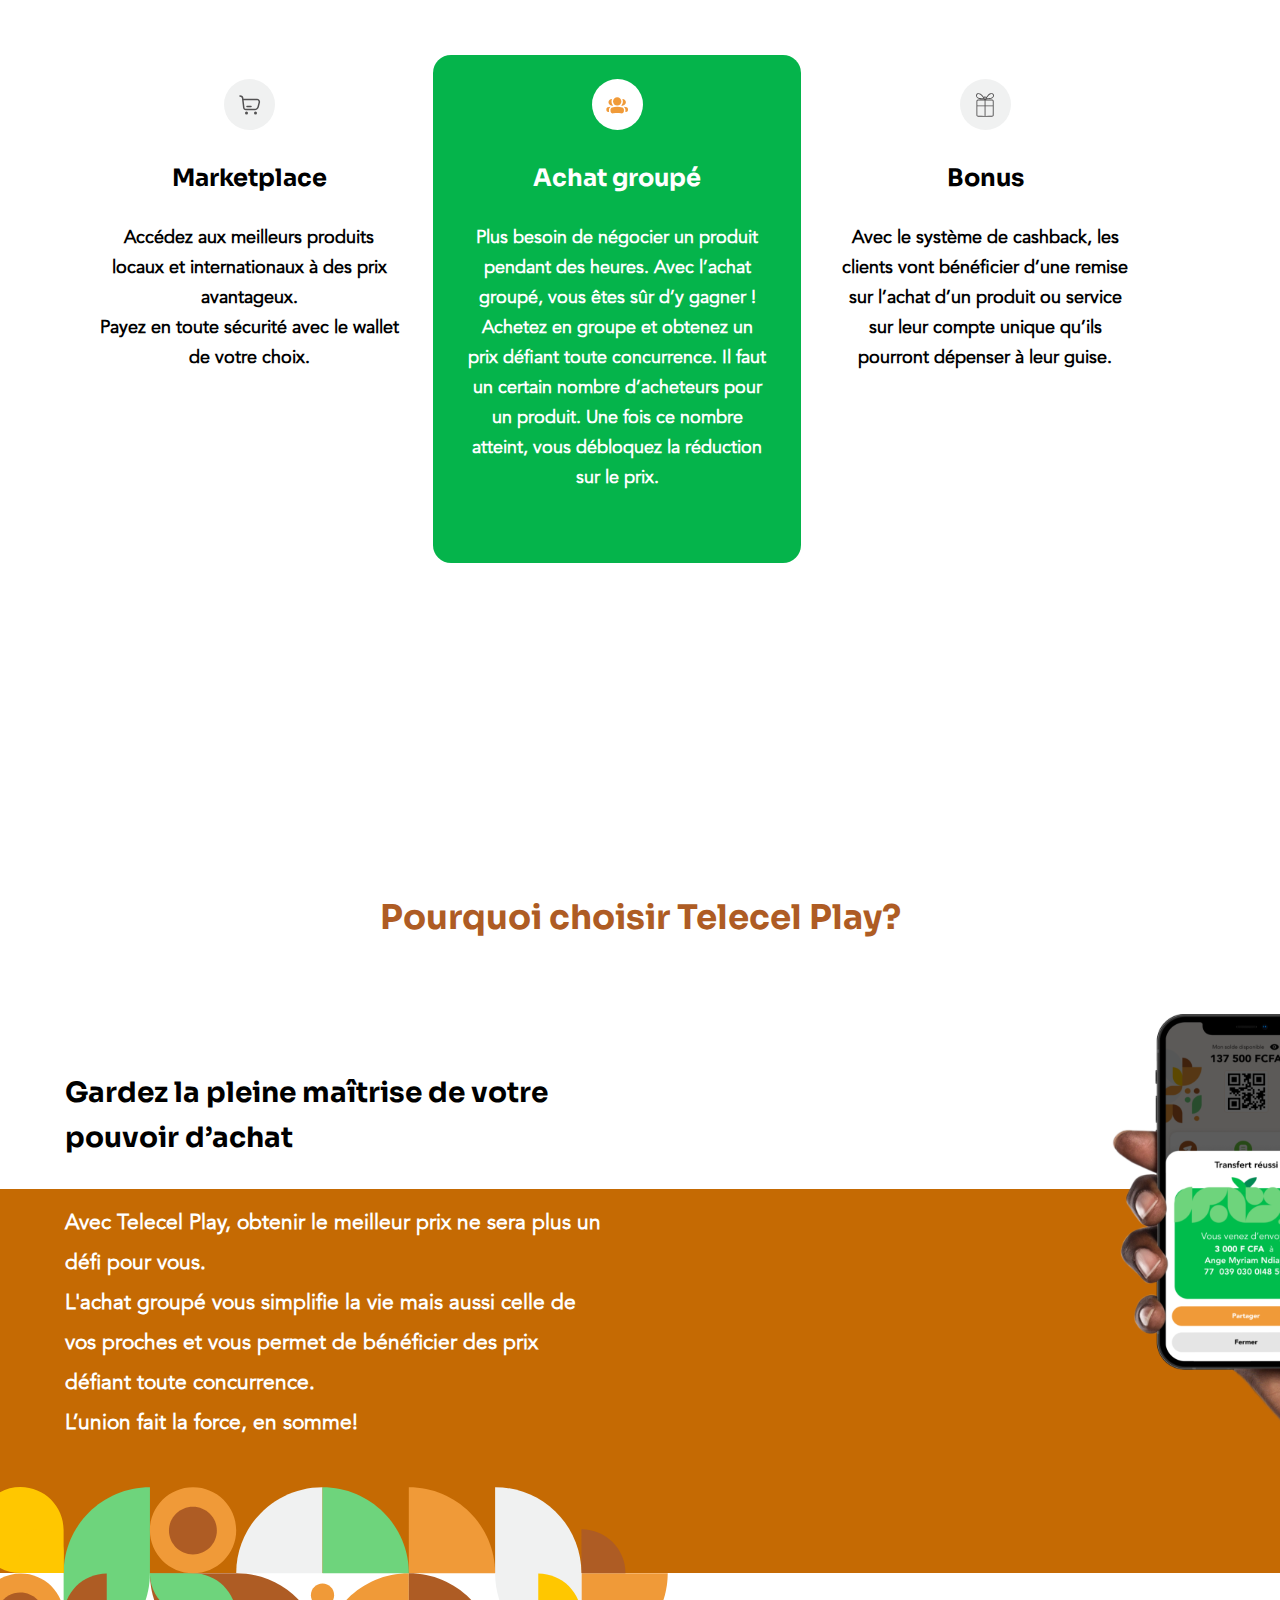
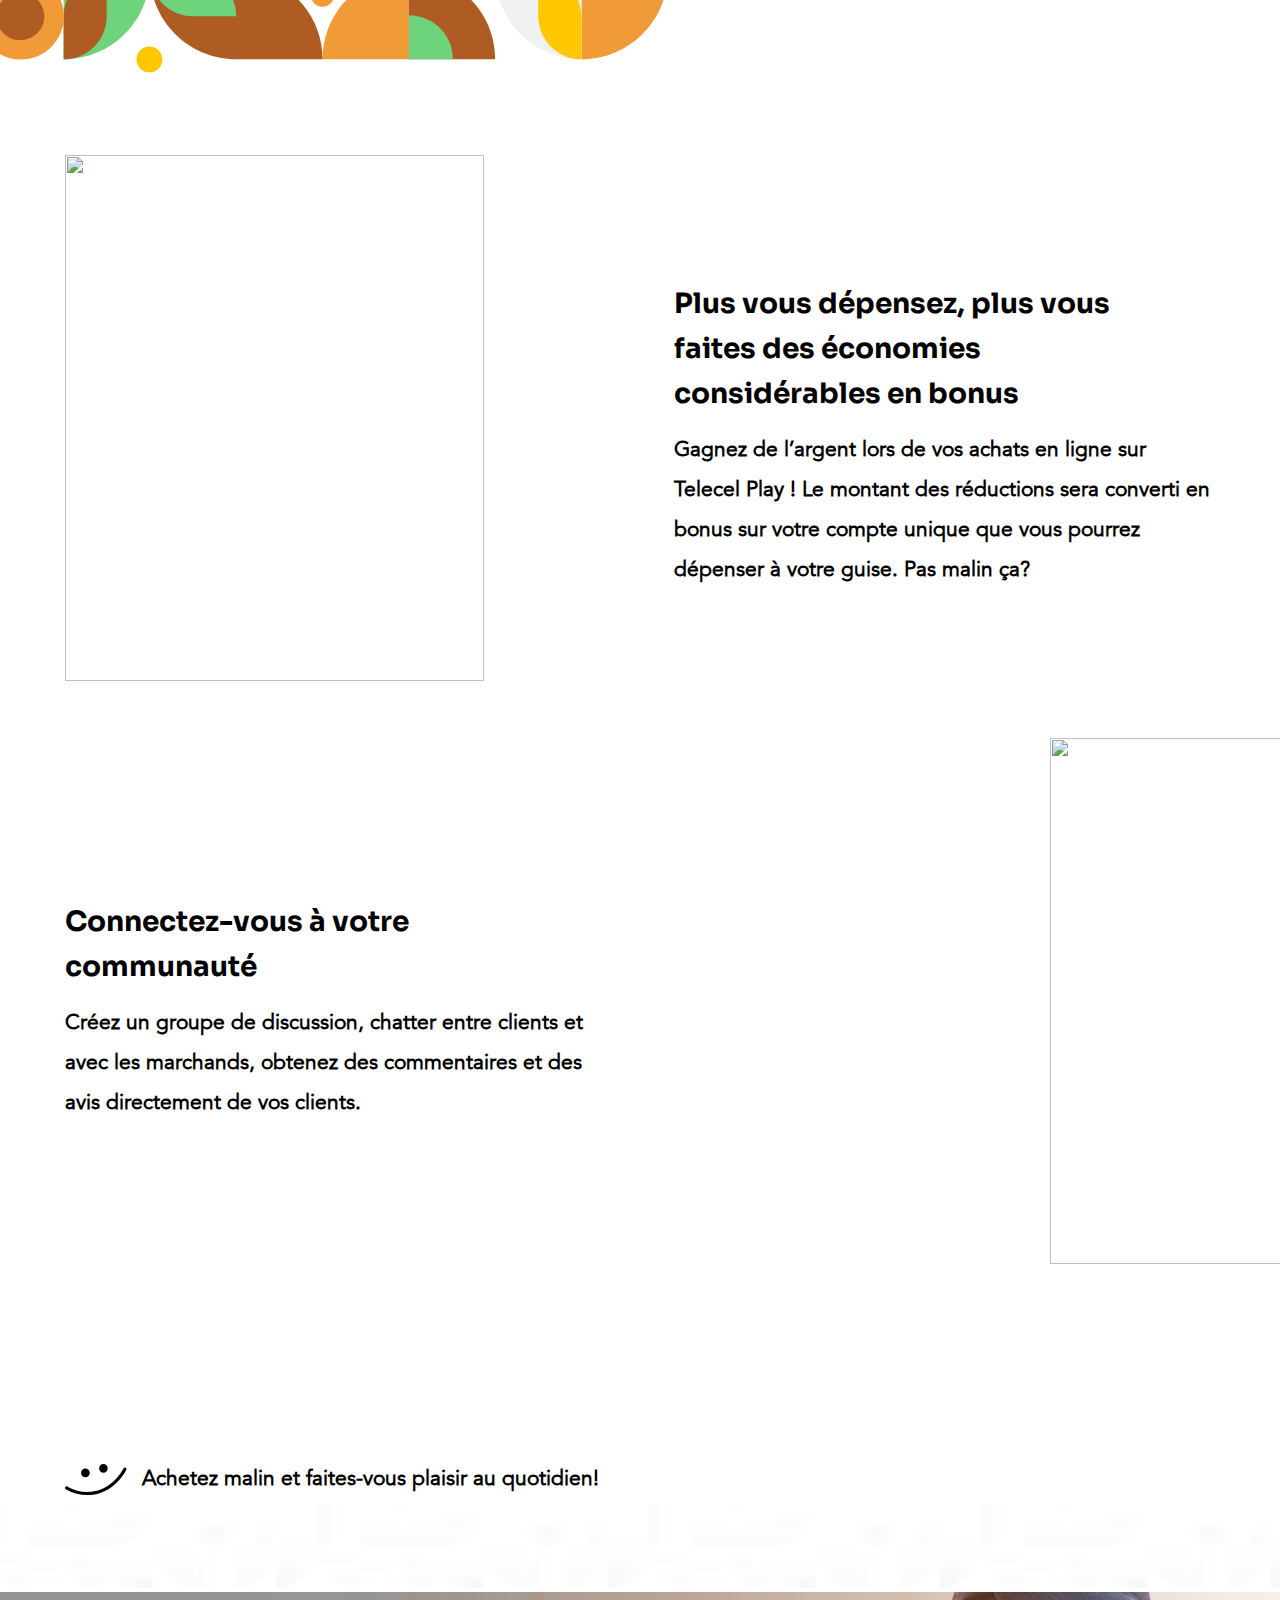
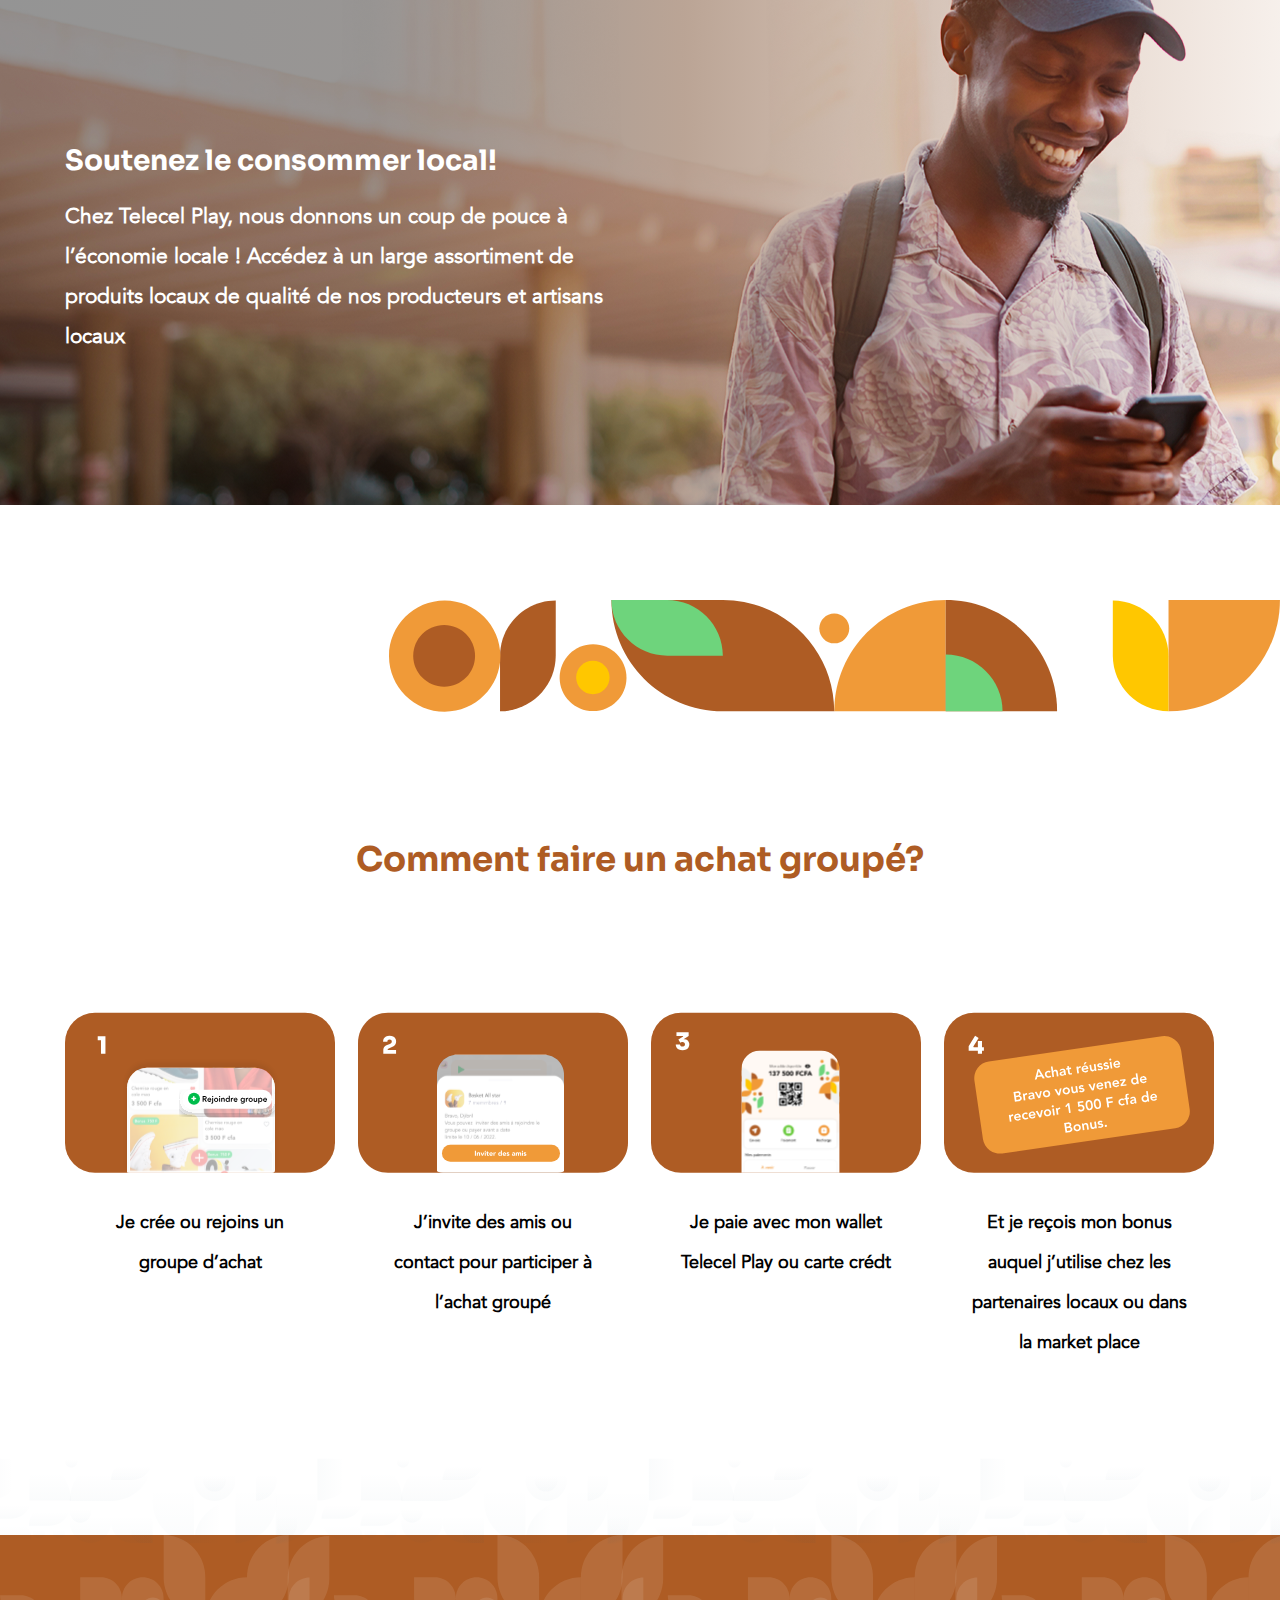
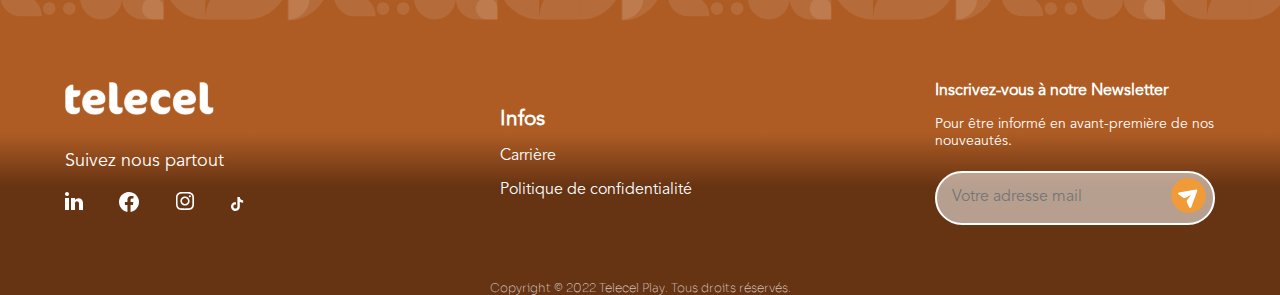
==== commit b75b5479: "#1 add social links" ====
--- a/app/index.html
+++ b/app/index.html
@@ -10,6 +10,15 @@
     <link href="https://fonts.googleapis.com/css2?family=Sora&display=swap" rel="stylesheet">
     <link rel="icon" type="image/x-icon" href="assets/favicon.ico">
     <title>Telecel Play</title>
+    <!-- Global site tag (gtag.js) - Google Analytics -->
+        <script async src="https://www.googletagmanager.com/gtag/js?id=G-S8HL3SJ53Z"></script>
+        <script>
+          window.dataLayer = window.dataLayer || [];
+          function gtag(){dataLayer.push(arguments);}
+          gtag('js', new Date());
+
+          gtag('config', 'G-S8HL3SJ53Z');
+        </script>
         <script>
     function submitContact(){
           let xhr = new XMLHttpRequest();
@@ -210,9 +219,15 @@
                             <img src="assets/logo-telecel.svg" alt="" class="logo logoFooter">
                             <p class="paragraph whiteP footerP footerP1">Suivez nous partout</p>
                             <div class="row socialsRow">
-                                <img src="assets/linkedin.svg" alt="" class="socials">
-                                <img src="assets/facebook.svg" alt="" class="socials">
-                                <img src="assets/instagram.svg" alt="" class="socials">
+                                <a href="https://www.linkedin.com/company/telecel-play/">
+                                    <img src="assets/linkedin.svg" alt="" class="socials">
+                                </a>
+                                <a href="https://web.facebook.com/Telecel-Play-107386992036559">
+                                    <img src="assets/facebook.svg" alt="" class="socials">
+                                </a>
+                                <a href="https://www.instagram.com/telecel_play/">
+                                    <img src="assets/instagram.svg" alt="" class="socials">
+                                </a>
                                 <img src="assets/tiktok.svg" alt="" class="socials">
                             </div>
                         </div>
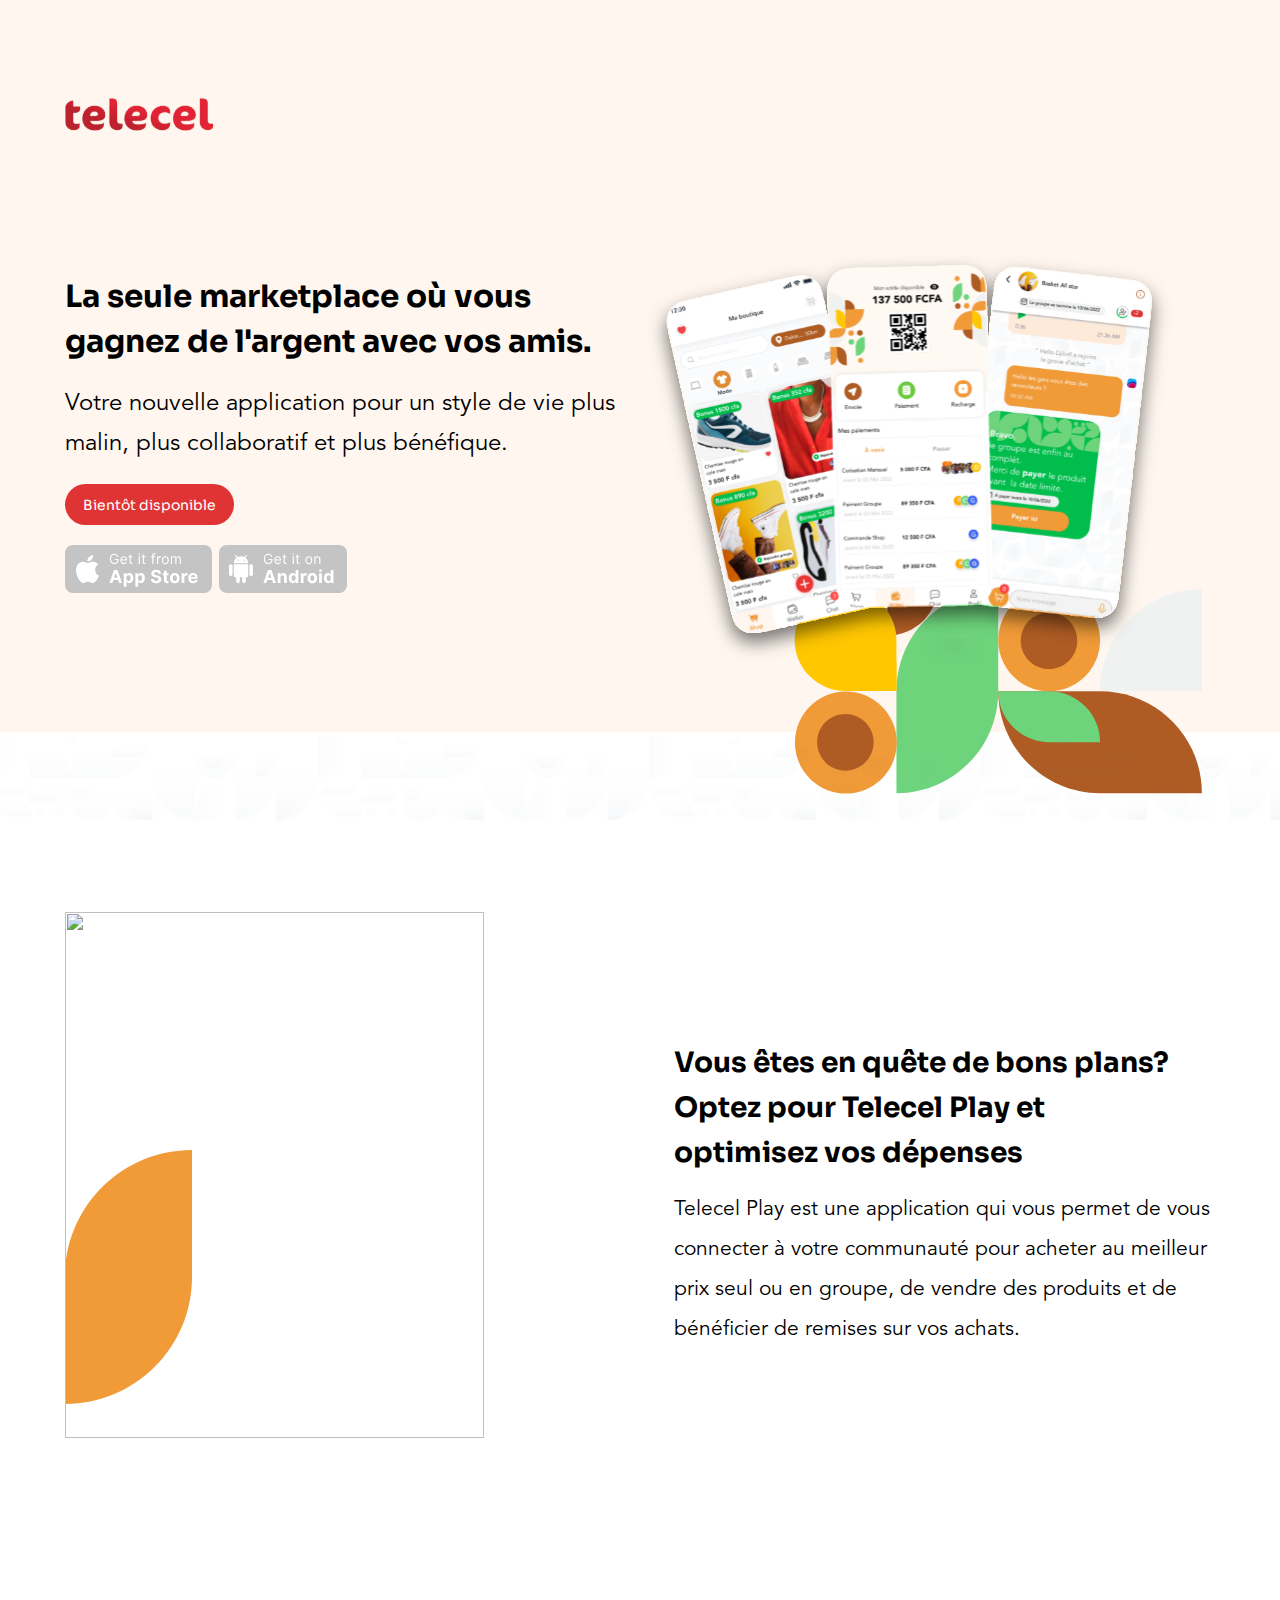
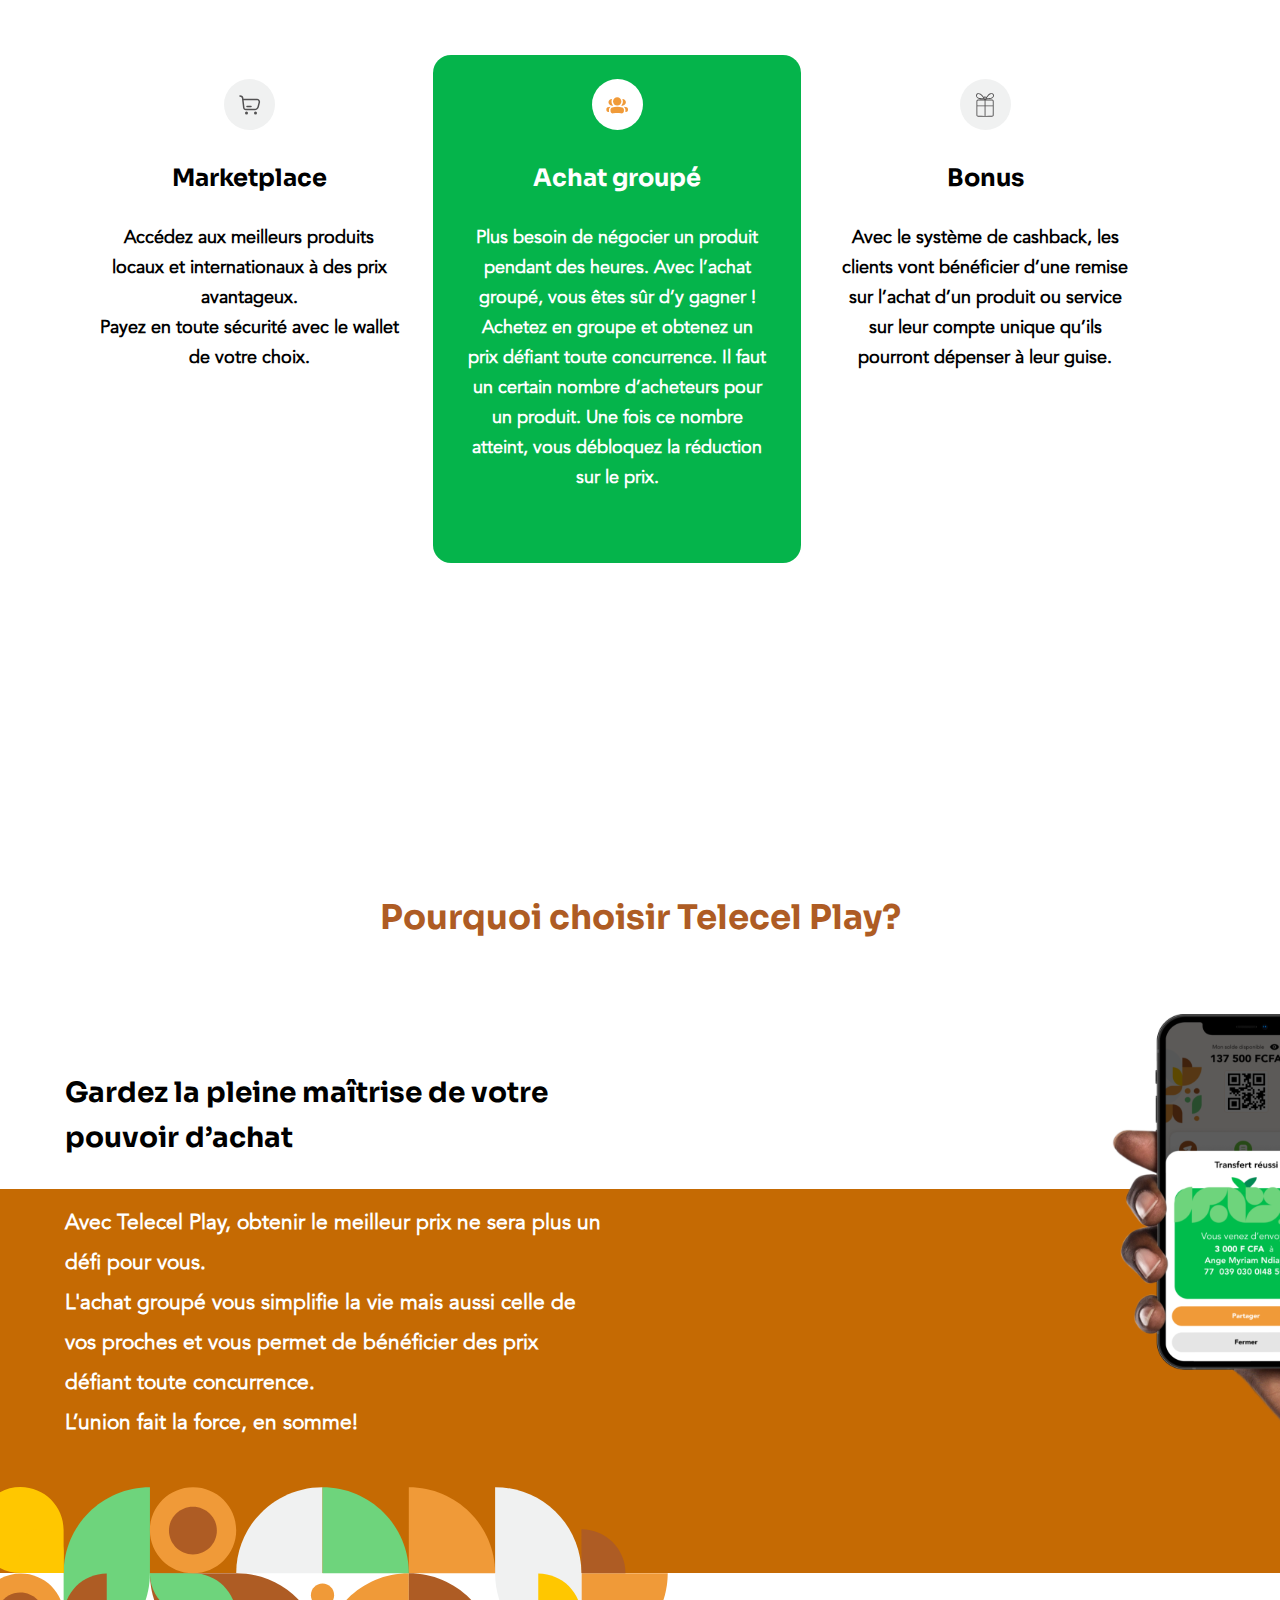
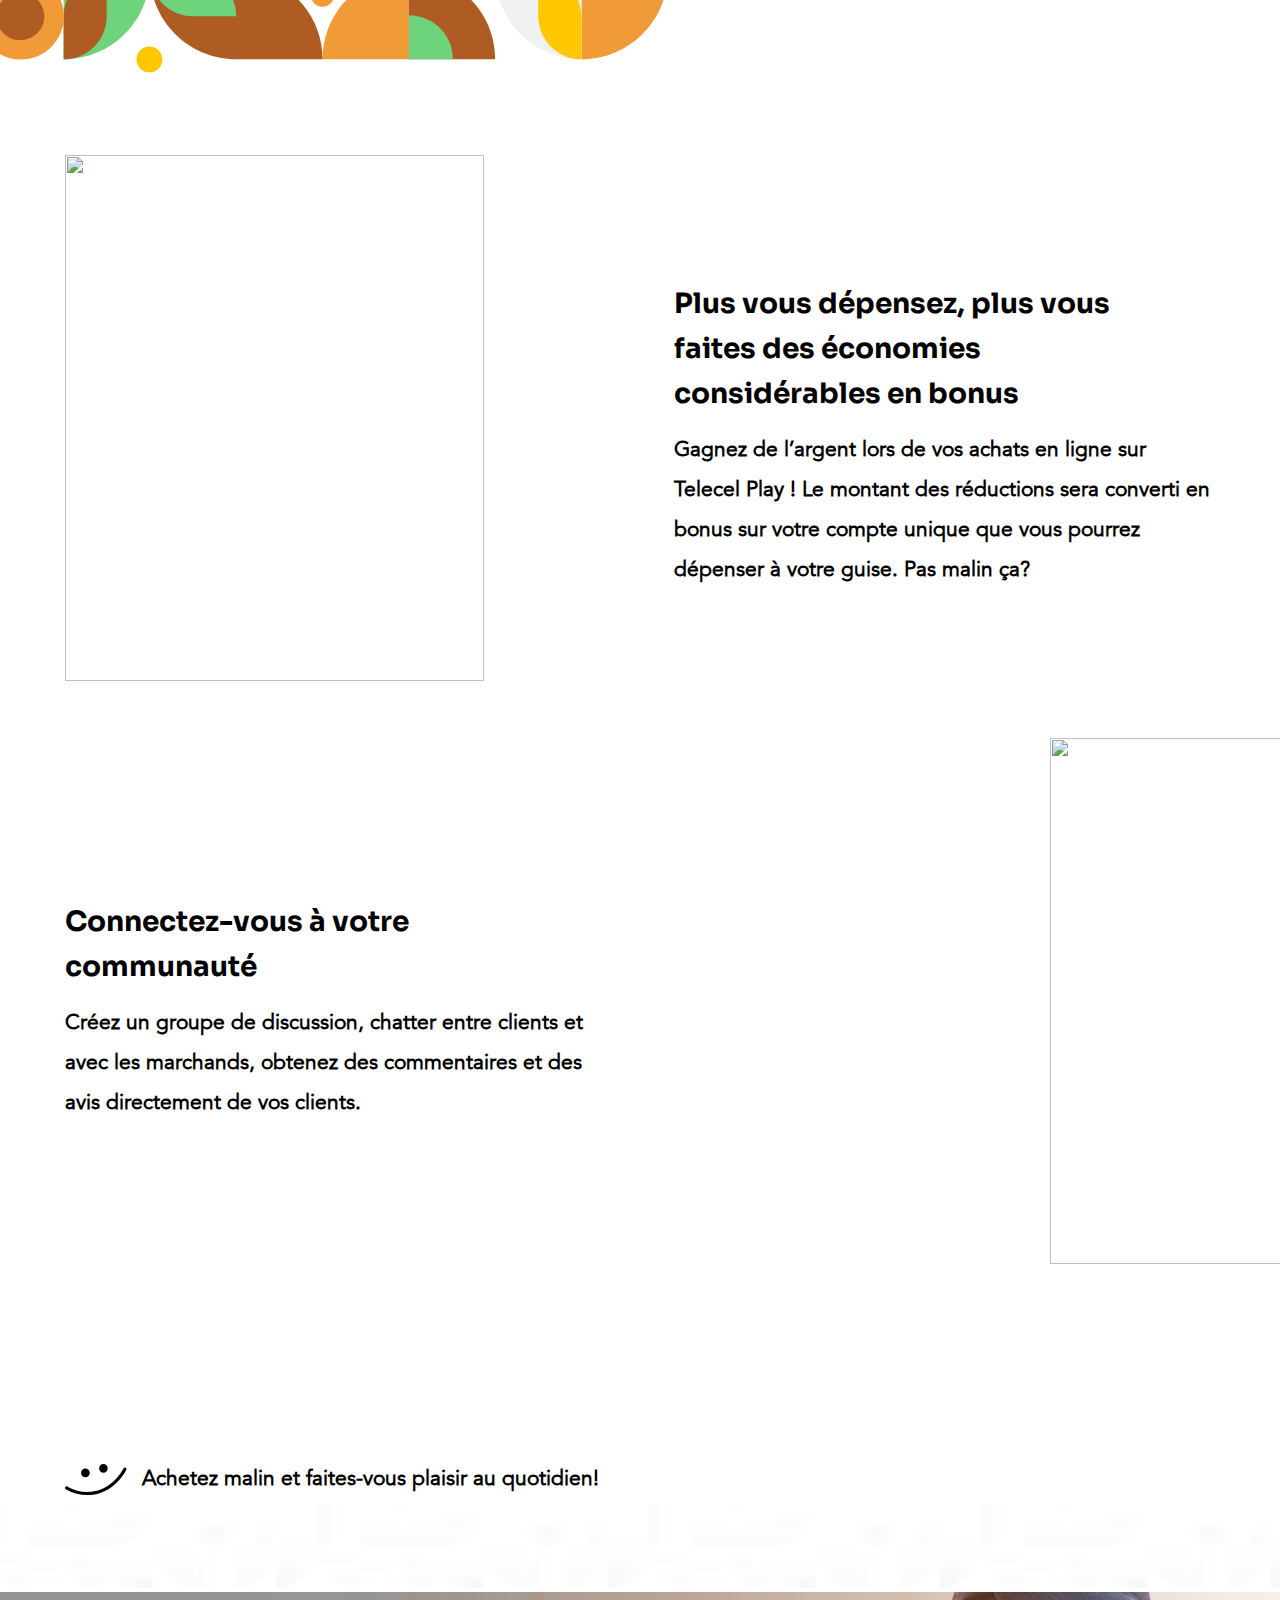
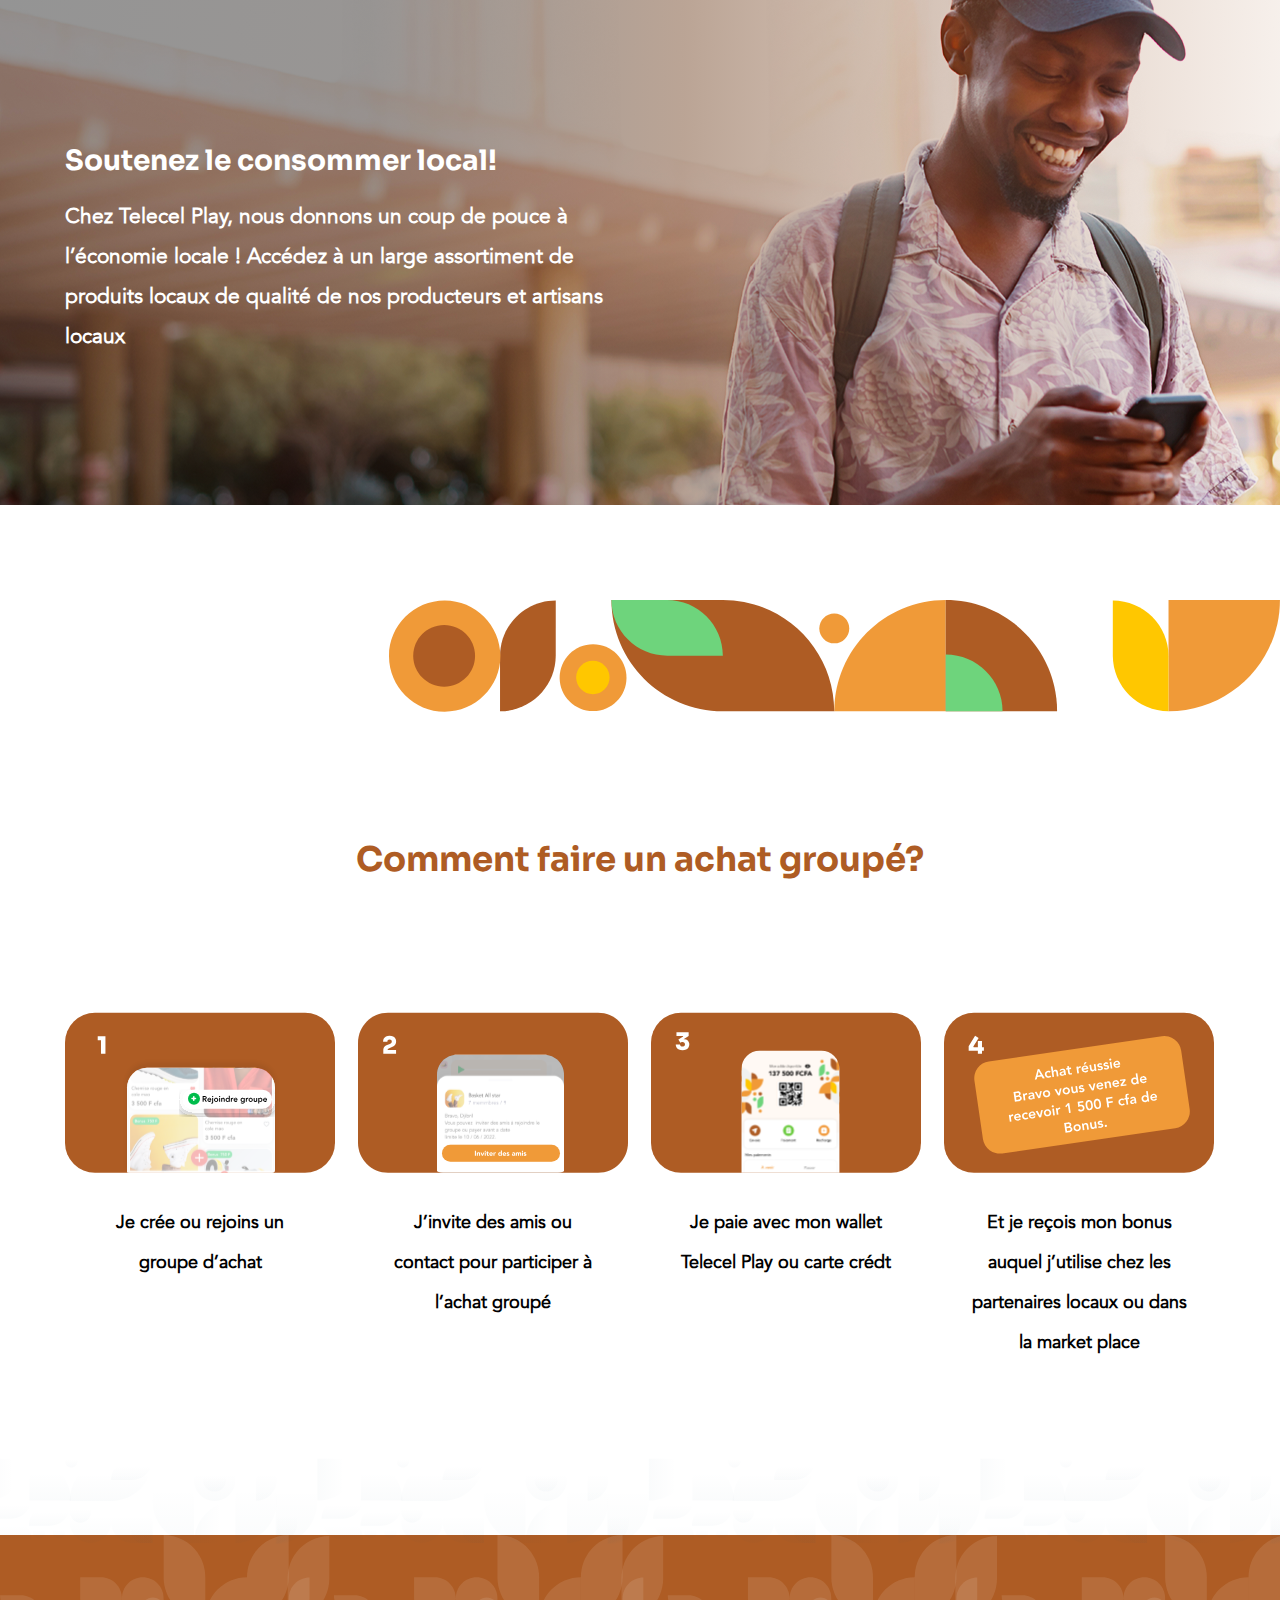
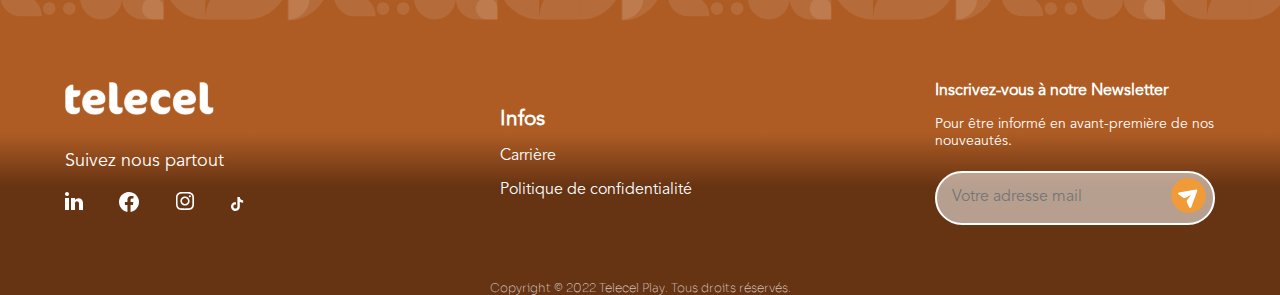
==== commit aef80160: "#1 change image" ====
--- a/app/index.html
+++ b/app/index.html
@@ -57,7 +57,7 @@
             <div class="content">
                 <div class="leftSide">
                     <img src="assets/vector.svg" alt="" class="vector">
-                    <img src="assets/cell-2.svg" alt="" class="cell2">
+                    <img src="assets/cell-2.png" alt="" class="cell2">
                 </div>
                 <div class="rightSide right">
                     <p class="title spaced primary">Vous êtes en quête de bons plans? Optez pour Telecel Play et optimisez vos dépenses</p>
